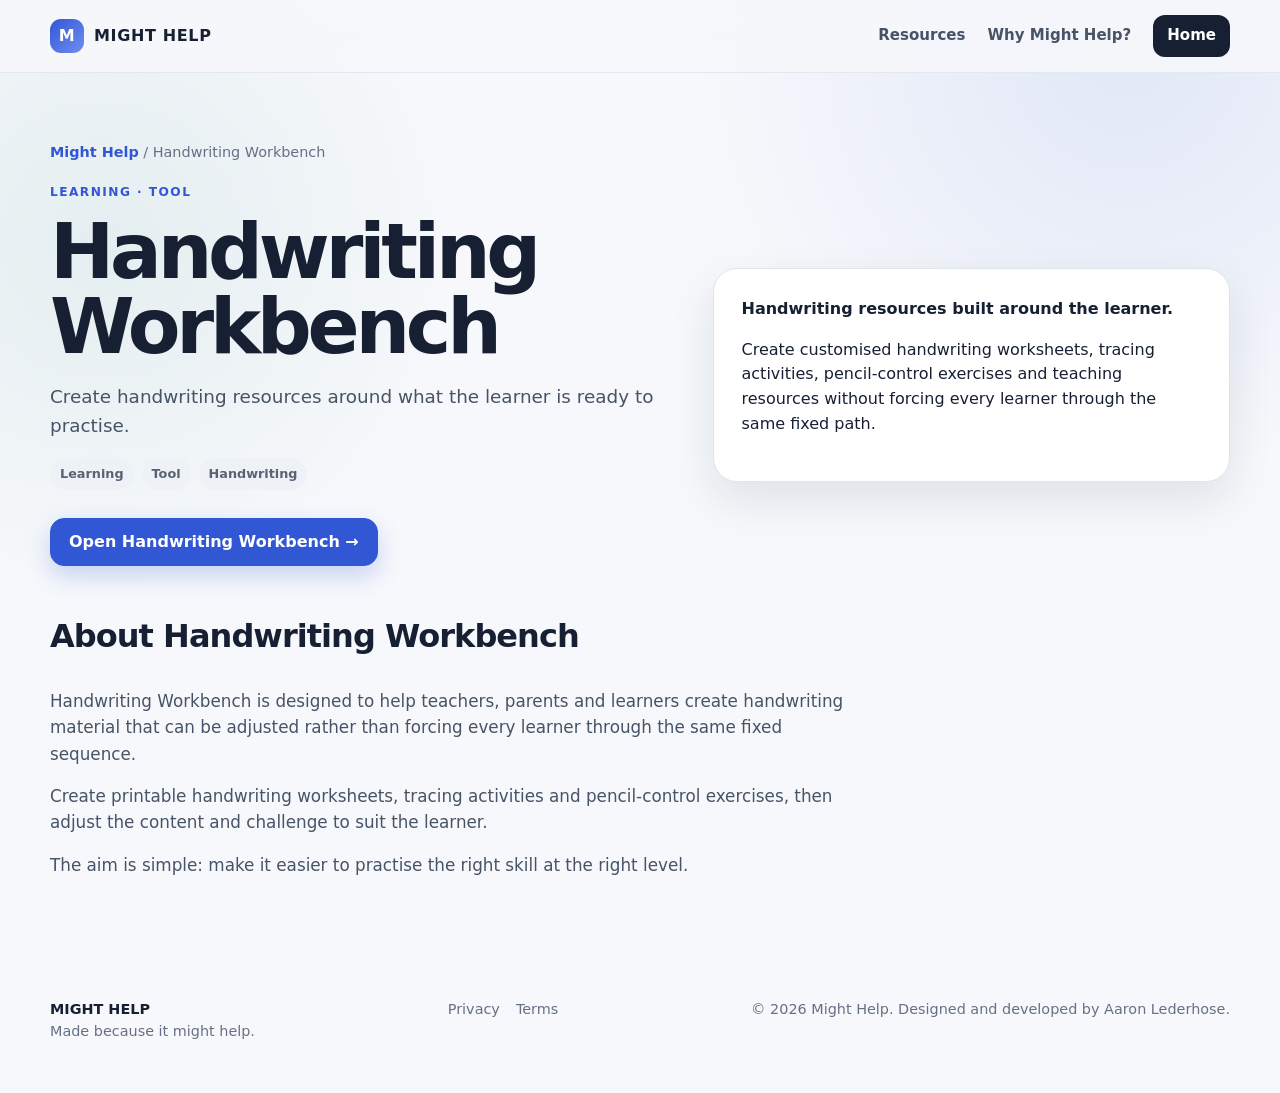
==== docs/handwriting-workbench/index.html @ fbeae747 "Web V1" ====
<!doctype html><html lang="en-AU"><head><meta charset="utf-8"><meta name="viewport" content="width=device-width,initial-scale=1"><meta name="theme-color" content="#f6f8fb"><title>Handwriting Workbench | Handwriting Worksheet Generator | Might Help</title><meta name="description" content="Create customised handwriting worksheets, tracing activities and pencil-control exercises with Handwriting Workbench."><link rel="canonical" href="https://mighthelp.com.au/handwriting-workbench/"><meta property="og:type" content="website"><meta property="og:title" content="Handwriting Workbench | Handwriting Worksheet Generator | Might Help"><meta property="og:description" content="Create customised handwriting worksheets, tracing activities and pencil-control exercises with Handwriting Workbench."><meta property="og:url" content="https://mighthelp.com.au/handwriting-workbench/"><meta property="og:image" content="https://mighthelp.com.au/assets/images/might-help-share.png"><meta property="og:locale" content="en_AU"><meta name="twitter:card" content="summary_large_image"><meta name="twitter:title" content="Handwriting Workbench | Handwriting Worksheet Generator | Might Help"><meta name="twitter:description" content="Create customised handwriting worksheets, tracing activities and pencil-control exercises with Handwriting Workbench."><meta name="twitter:image" content="https://mighthelp.com.au/assets/images/might-help-share.png"><link rel="icon" href="../assets/images/favicon.svg" type="image/svg+xml"><link rel="stylesheet" href="../assets/css/site.css"><script type="application/ld+json">{"@context": "https://schema.org", "@type": "SoftwareApplication", "name": "Handwriting Workbench", "description": "Create customised handwriting worksheets, tracing activities and pencil-control exercises with Handwriting Workbench.", "applicationCategory": "EducationalApplication", "operatingSystem": "Web browser", "isAccessibleForFree": true, "url": "https://mighthelp.com.au/handwriting-workbench/"}</script></head><body><header><div class="container"><nav class="nav"><a class="brand" href="../"><span class="mark">M</span><span>MIGHT HELP</span></a><div class="navlinks"><a href="../#resources">Resources</a><a href="../#about">Why Might Help?</a><a class="navbtn" href="../">Home</a></div></nav></div></header><main class="resource-page"><div class="container"><div class="breadcrumbs"><a href="../">Might Help</a> / Handwriting Workbench</div><div class="resource-hero"><div><div class="kicker">Learning · Tool</div><h1>Handwriting Workbench</h1><p class="summary">Create handwriting resources around what the learner is ready to practise.</p><div class="resource-tags"><span>Learning</span><span>Tool</span><span>Handwriting</span></div><div class="actions" style="justify-content:flex-start"><a class="btn primary" href="../tools/handwriting-workbench/">Open Handwriting Workbench →</a></div></div><aside class="resource-panel"><strong>Handwriting resources built around the learner.</strong><p>Create customised handwriting worksheets, tracing activities, pencil-control exercises and teaching resources without forcing every learner through the same fixed path.</p></aside></div><article class="resource-content"><h2>About Handwriting Workbench</h2><p>Handwriting Workbench is designed to help teachers, parents and learners create handwriting material that can be adjusted rather than forcing every learner through the same fixed sequence.</p><p>Create printable handwriting worksheets, tracing activities and pencil-control exercises, then adjust the content and challenge to suit the learner.</p><p>The aim is simple: make it easier to practise the right skill at the right level.</p></article></div></main><footer><div class="container"><div class="footer"><div><strong>MIGHT HELP</strong><div>Made because it might help.</div></div><div class="footerlinks"><a href="../privacy.html">Privacy</a><a href="../terms.html">Terms</a></div><div>© 2026 Might Help. Designed and developed by Aaron Lederhose.</div></div></div></footer></body></html>
---- docs/assets/css/site.css ----
:root{--bg:#f6f8fb;--surface:#fff;--text:#172033;--muted:#667085;--line:#dfe5ec;--brand:#3157d5;--brand2:#2447b8;--soft:#e9efff;--accent:#0f766e;--shadow:0 18px 45px rgba(24,32,51,.10);--max:1180px}*{box-sizing:border-box}html{scroll-behavior:smooth}body{margin:0;font-family:Inter,ui-sans-serif,system-ui,-apple-system,BlinkMacSystemFont,"Segoe UI",sans-serif;background:radial-gradient(circle at 88% 5%,rgba(49,87,213,.10),transparent 28%),radial-gradient(circle at 8% 22%,rgba(15,118,110,.08),transparent 24%),var(--bg);color:var(--text);line-height:1.55}a{color:inherit;text-decoration:none}button,input{font:inherit}button{cursor:pointer}.container{width:min(calc(100% - 36px),var(--max));margin:auto}.skip{position:absolute;left:-9999px;top:8px;z-index:99;background:#111827;color:#fff;padding:10px;border-radius:8px}.skip:focus{left:8px}header{position:sticky;top:0;z-index:30;background:rgba(246,248,251,.88);backdrop-filter:blur(12px);border-bottom:1px solid rgba(223,229,236,.8)}.nav{min-height:72px;display:flex;align-items:center;justify-content:space-between;gap:24px}.brand{display:flex;align-items:center;gap:10px;font-weight:900;letter-spacing:.04em}.mark{width:34px;height:34px;border-radius:11px;background:linear-gradient(135deg,var(--brand),#708df0);color:#fff;display:grid;place-items:center}.navlinks{display:flex;align-items:center;gap:22px;color:#475467;font-weight:700;font-size:.94rem}.navlinks a:hover{color:var(--brand)}.navbtn{padding:9px 14px;border-radius:12px;background:var(--text);color:#fff!important}.donate-nav{padding:8px 13px;border:1px solid #cfd8ea;border-radius:12px;background:#fff;color:var(--brand)!important}.hero{text-align:center;padding:86px 0 58px}.eyebrow{display:inline-flex;align-items:center;gap:8px;padding:7px 11px;border:1px solid #d9e1f8;background:#fff;border-radius:999px;color:#41589c;font-weight:800;font-size:.82rem}.dot{width:7px;height:7px;background:var(--brand);border-radius:50%}.hero h1{font-size:clamp(3rem,7vw,6rem);line-height:.96;letter-spacing:-.055em;margin:22px 0 18px}.lead{max-width:720px;margin:auto;color:var(--muted);font-size:clamp(1.08rem,2vw,1.3rem)}.actions{display:flex;justify-content:center;gap:11px;flex-wrap:wrap;margin-top:28px}.btn{display:inline-flex;align-items:center;justify-content:center;min-height:48px;padding:0 18px;border-radius:14px;font-weight:850;border:1px solid var(--line);background:#fff}.primary{background:var(--brand);border-color:var(--brand);color:#fff;box-shadow:0 10px 24px rgba(49,87,213,.23)}.primary:hover{background:var(--brand2)}.note{margin-top:20px;color:#7a8494;font-size:.9rem}section{padding:52px 0}.featured{display:grid;grid-template-columns:1.02fr .98fr;background:#fff;border:1px solid var(--line);border-radius:30px;overflow:hidden;box-shadow:var(--shadow)}.featurecopy{padding:50px}.kicker{text-transform:uppercase;letter-spacing:.12em;font-size:.76rem;font-weight:900;color:var(--brand);margin-bottom:12px}.featured h2,.heading h2{margin:0;letter-spacing:-.04em;line-height:1.04}.featured h2{font-size:clamp(2.2rem,4vw,4rem)}.featured p{color:var(--muted);font-size:1.04rem}.bullets{display:grid;gap:9px;margin:18px 0 25px}.bullet{display:flex;gap:9px;font-weight:650;color:#344054}.tick{width:21px;height:21px;display:grid;place-items:center;border-radius:7px;background:#e8f5f2;color:var(--accent);flex:0 0 auto}.visual{min-height:430px;padding:30px;background:linear-gradient(145deg,#3157d5,#3a509c);display:grid;place-items:center;overflow:hidden}.mock{width:min(100%,520px);background:#f8fafc;border-radius:20px;padding:18px;box-shadow:0 25px 60px rgba(15,23,42,.28);transform:rotate(-1deg)}.mocktop{height:28px;border-bottom:1px solid #e3e8ef;margin-bottom:15px}.mockgrid{display:grid;grid-template-columns:140px 1fr;gap:13px}.side,.sheet{background:#fff;border:1px solid #e4e9ef;border-radius:12px;padding:12px}.bar{height:8px;border-radius:8px;background:#e5eaf0;margin:9px 0}.bar.blue{background:#d7e3ff}.row{height:48px;border-top:1px solid #aeb9c7;border-bottom:1px solid #aeb9c7;margin-bottom:14px;position:relative}.row:after{content:"";position:absolute;left:0;right:0;top:50%;border-top:1px dashed #c9d2dc}.letters{position:absolute;left:7px;top:6px;z-index:1;font-family:"Segoe Print","Comic Sans MS",cursive;color:#4f69c6;font-size:23px;letter-spacing:8px}.heading{margin-bottom:22px}.heading h2{font-size:clamp(2rem,3.6vw,3.4rem)}.heading p{color:var(--muted);max-width:650px}.tools{display:flex;gap:12px;flex-wrap:wrap;margin-bottom:22px}.search{flex:1 1 320px;min-height:45px;border:1px solid var(--line);border-radius:13px;background:#fff;padding:0 14px}.filters{display:flex;gap:7px;flex-wrap:wrap}.filter{min-height:42px;padding:0 13px;border-radius:999px;border:1px solid var(--line);background:#fff;color:#475467;font-weight:800}.filter.active{background:var(--text);color:#fff;border-color:var(--text)}.grid{display:grid;grid-template-columns:repeat(3,1fr);gap:17px}.card{background:#fff;border:1px solid var(--line);border-radius:21px;padding:21px;min-height:225px;display:flex;flex-direction:column;transition:.18s}.card:hover{transform:translateY(-3px);box-shadow:0 8px 24px rgba(24,32,51,.07)}.card.coming{opacity:.72}.icon{width:44px;height:44px;border-radius:13px;background:var(--soft);color:var(--brand);display:grid;place-items:center;font-weight:900;margin-bottom:22px}.card h3{margin:0 0 7px}.card p{margin:0;color:var(--muted);font-size:.95rem}.cardbottom{margin-top:auto;padding-top:23px;display:flex;justify-content:space-between;gap:12px;align-items:center}.tag{font-size:.74rem;font-weight:850;background:#eef2f6;color:#596273;border-radius:999px;padding:5px 9px}.open{font-size:.9rem;font-weight:900;color:var(--brand)}.empty{display:none;padding:30px;text-align:center;color:var(--muted)}.why{display:grid;grid-template-columns:.95fr 1.05fr;gap:42px}.why h2{font-size:clamp(2.2rem,4vw,4rem);line-height:1.02;letter-spacing:-.045em;margin:0}.aboutcopy{background:#fff;border:1px solid var(--line);border-radius:23px;padding:29px;box-shadow:0 8px 24px rgba(24,32,51,.06);color:#475467}.principles{display:grid;grid-template-columns:repeat(4,1fr);gap:13px;margin-top:18px}.principle{padding:18px;border:1px solid var(--line);border-radius:17px;background:#fff}.principle strong{display:block;margin-bottom:5px}.principle span{color:var(--muted);font-size:.9rem}.donate{display:grid;grid-template-columns:1.1fr .9fr;gap:34px;align-items:center;padding:40px;border:1px solid #dce5f7;border-radius:28px;background:linear-gradient(135deg,#f0f5ff,#fff 62%)}.donate h2{font-size:clamp(2rem,4vw,3.5rem);letter-spacing:-.04em;line-height:1.05;margin:0 0 13px}.donate p{color:var(--muted)}.donatebox{padding:23px;border:1px solid var(--line);border-radius:20px;background:#fff;text-align:center}.donatebox small{display:block;margin-top:11px;color:#7b8494}.heart{font-size:2rem}.cta{text-align:center;padding:68px 24px;border-radius:28px;background:var(--text);color:#fff}.cta h2{font-size:clamp(2.3rem,5vw,4.6rem);letter-spacing:-.05em;line-height:1;margin:0 0 11px}.cta p{color:#cbd5e1}.cta .btn{margin-top:10px}footer{padding:35px 0 50px;color:#667085;font-size:.9rem}.footer{display:flex;justify-content:space-between;gap:22px;flex-wrap:wrap}.footer strong{color:var(--text)}.footerlinks{display:flex;gap:16px;flex-wrap:wrap}.resource-page{padding:68px 0}.breadcrumbs{font-size:.9rem;color:#667085;margin-bottom:20px}.breadcrumbs a{color:var(--brand);font-weight:800}.resource-hero{display:grid;grid-template-columns:1.1fr .9fr;gap:30px;align-items:center}.resource-hero h1{font-size:clamp(2.7rem,6vw,5rem);letter-spacing:-.055em;line-height:.98;margin:8px 0 16px}.resource-hero .summary{font-size:1.15rem;color:#475467;max-width:720px}.resource-panel{background:#fff;border:1px solid var(--line);border-radius:24px;padding:28px;box-shadow:var(--shadow)}.resource-content{max-width:820px;margin:46px 0 0}.resource-content p{color:#475467;font-size:1.05rem}.resource-content h2{font-size:2rem;letter-spacing:-.03em}.resource-tags{display:flex;gap:8px;flex-wrap:wrap;margin:16px 0}.resource-tags span{background:#eef2f6;color:#596273;padding:6px 10px;border-radius:999px;font-size:.8rem;font-weight:800}@media(max-width:900px){.navlinks{display:none}.featured,.donate,.why,.resource-hero{grid-template-columns:1fr}.grid{grid-template-columns:repeat(2,1fr)}.principles{grid-template-columns:repeat(2,1fr)}}@media(max-width:620px){.container{width:min(calc(100% - 24px),var(--max))}.hero{padding:64px 0 36px}section{padding:37px 0}.featurecopy{padding:27px 23px}.visual{min-height:300px;padding:18px}.mockgrid{grid-template-columns:92px 1fr}.grid,.principles{grid-template-columns:1fr}.donate{padding:25px 21px}.resource-page{padding-top:42px}}
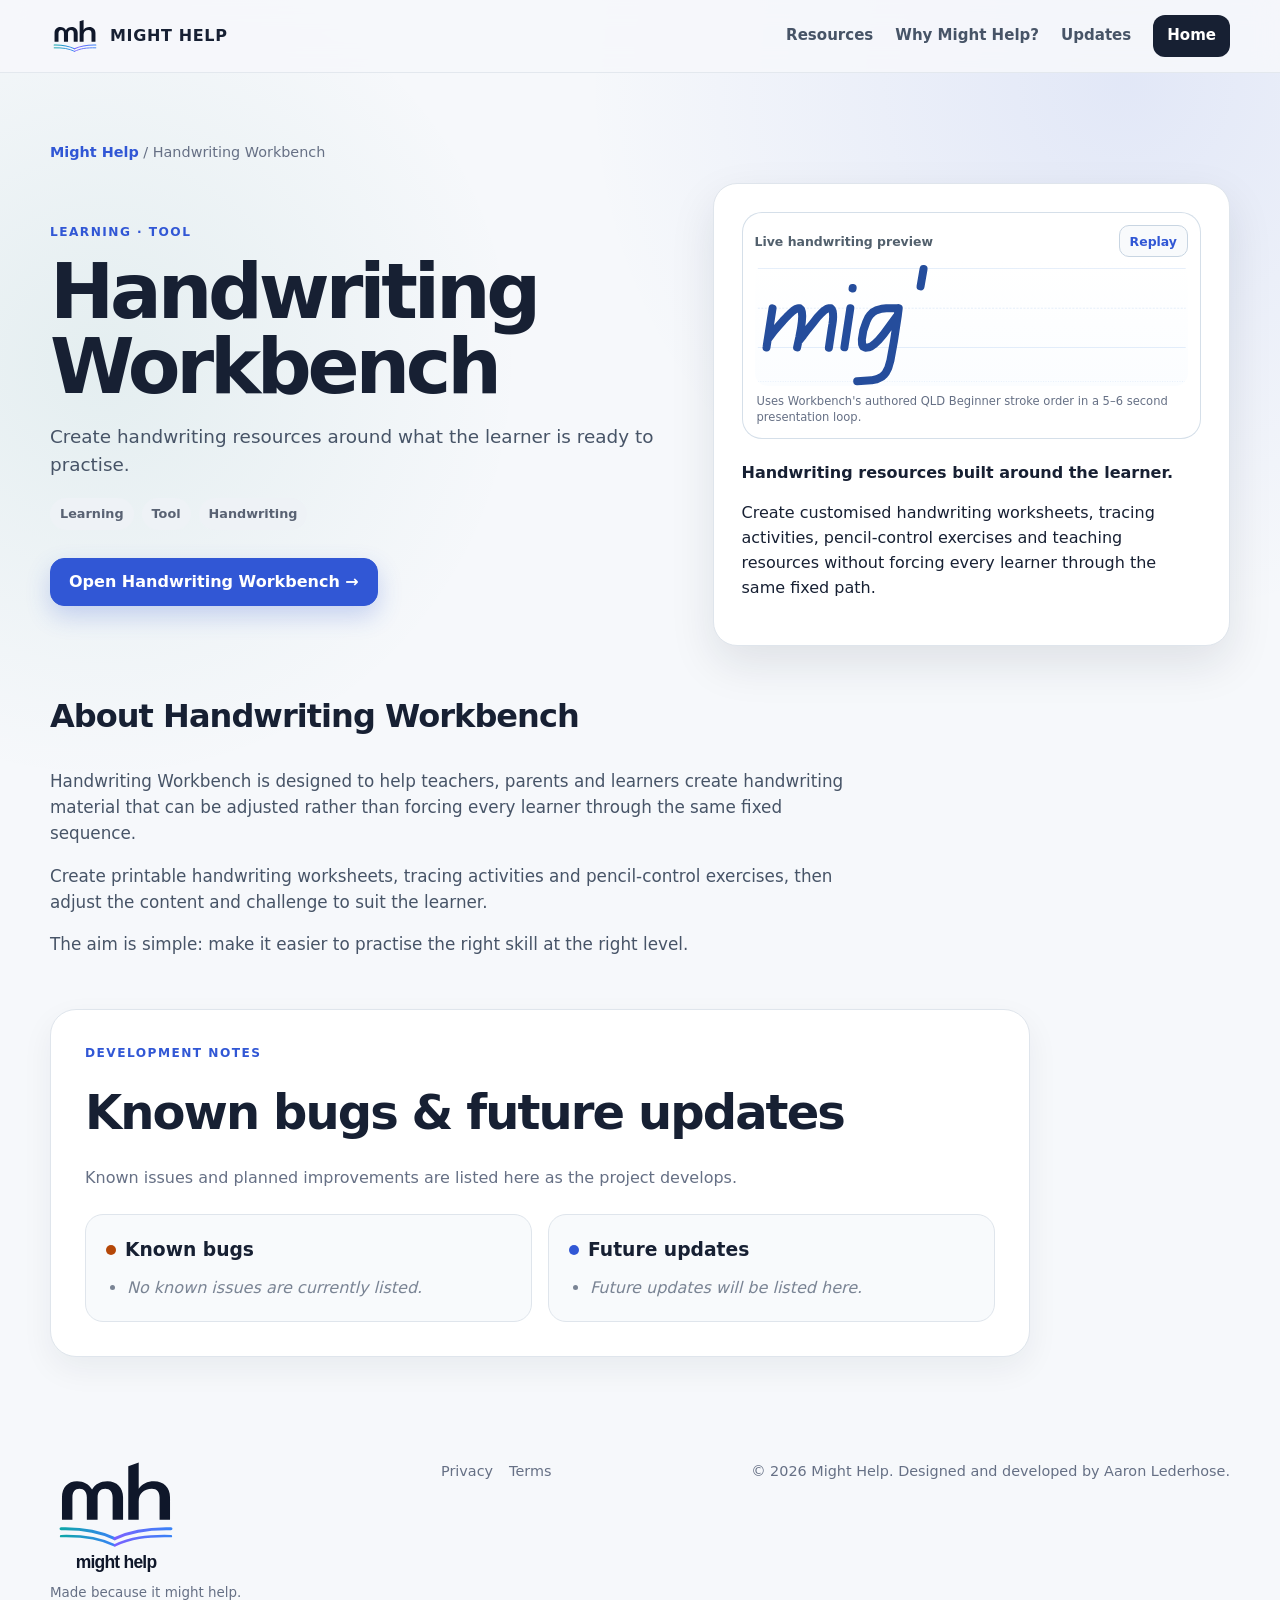
==== commit be0e4056: "V1.1 Webpage" ====
--- a/docs/handwriting-workbench/index.html
+++ b/docs/handwriting-workbench/index.html
@@ -1 +1,53 @@
-<!doctype html><html lang="en-AU"><head><meta charset="utf-8"><meta name="viewport" content="width=device-width,initial-scale=1"><meta name="theme-color" content="#f6f8fb"><title>Handwriting Workbench | Handwriting Worksheet Generator | Might Help</title><meta name="description" content="Create customised handwriting worksheets, tracing activities and pencil-control exercises with Handwriting Workbench."><link rel="canonical" href="https://mighthelp.com.au/handwriting-workbench/"><meta property="og:type" content="website"><meta property="og:title" content="Handwriting Workbench | Handwriting Worksheet Generator | Might Help"><meta property="og:description" content="Create customised handwriting worksheets, tracing activities and pencil-control exercises with Handwriting Workbench."><meta property="og:url" content="https://mighthelp.com.au/handwriting-workbench/"><meta property="og:image" content="https://mighthelp.com.au/assets/images/might-help-share.png"><meta property="og:locale" content="en_AU"><meta name="twitter:card" content="summary_large_image"><meta name="twitter:title" content="Handwriting Workbench | Handwriting Worksheet Generator | Might Help"><meta name="twitter:description" content="Create customised handwriting worksheets, tracing activities and pencil-control exercises with Handwriting Workbench."><meta name="twitter:image" content="https://mighthelp.com.au/assets/images/might-help-share.png"><link rel="icon" href="../assets/images/favicon.svg" type="image/svg+xml"><link rel="stylesheet" href="../assets/css/site.css"><script type="application/ld+json">{"@context": "https://schema.org", "@type": "SoftwareApplication", "name": "Handwriting Workbench", "description": "Create customised handwriting worksheets, tracing activities and pencil-control exercises with Handwriting Workbench.", "applicationCategory": "EducationalApplication", "operatingSystem": "Web browser", "isAccessibleForFree": true, "url": "https://mighthelp.com.au/handwriting-workbench/"}</script></head><body><header><div class="container"><nav class="nav"><a class="brand" href="../"><span class="mark">M</span><span>MIGHT HELP</span></a><div class="navlinks"><a href="../#resources">Resources</a><a href="../#about">Why Might Help?</a><a class="navbtn" href="../">Home</a></div></nav></div></header><main class="resource-page"><div class="container"><div class="breadcrumbs"><a href="../">Might Help</a> / Handwriting Workbench</div><div class="resource-hero"><div><div class="kicker">Learning · Tool</div><h1>Handwriting Workbench</h1><p class="summary">Create handwriting resources around what the learner is ready to practise.</p><div class="resource-tags"><span>Learning</span><span>Tool</span><span>Handwriting</span></div><div class="actions" style="justify-content:flex-start"><a class="btn primary" href="../tools/handwriting-workbench/">Open Handwriting Workbench →</a></div></div><aside class="resource-panel"><strong>Handwriting resources built around the learner.</strong><p>Create customised handwriting worksheets, tracing activities, pencil-control exercises and teaching resources without forcing every learner through the same fixed path.</p></aside></div><article class="resource-content"><h2>About Handwriting Workbench</h2><p>Handwriting Workbench is designed to help teachers, parents and learners create handwriting material that can be adjusted rather than forcing every learner through the same fixed sequence.</p><p>Create printable handwriting worksheets, tracing activities and pencil-control exercises, then adjust the content and challenge to suit the learner.</p><p>The aim is simple: make it easier to practise the right skill at the right level.</p></article></div></main><footer><div class="container"><div class="footer"><div><strong>MIGHT HELP</strong><div>Made because it might help.</div></div><div class="footerlinks"><a href="../privacy.html">Privacy</a><a href="../terms.html">Terms</a></div><div>© 2026 Might Help. Designed and developed by Aaron Lederhose.</div></div></div></footer></body></html>+<!doctype html><html lang="en-AU"><head><meta charset="utf-8"><meta name="viewport" content="width=device-width,initial-scale=1"><meta name="theme-color" content="#f6f8fb"><title>Handwriting Workbench | Handwriting Worksheet Generator | Might Help</title><meta name="description" content="Create customised handwriting worksheets, tracing activities and pencil-control exercises with Handwriting Workbench."><link rel="canonical" href="https://mighthelp.com.au/handwriting-workbench/"><meta property="og:type" content="website"><meta property="og:title" content="Handwriting Workbench | Handwriting Worksheet Generator | Might Help"><meta property="og:description" content="Create customised handwriting worksheets, tracing activities and pencil-control exercises with Handwriting Workbench."><meta property="og:url" content="https://mighthelp.com.au/handwriting-workbench/"><meta property="og:image" content="https://mighthelp.com.au/assets/images/might-help-share.png"><meta property="og:locale" content="en_AU"><meta name="twitter:card" content="summary_large_image"><meta name="twitter:title" content="Handwriting Workbench | Handwriting Worksheet Generator | Might Help"><meta name="twitter:description" content="Create customised handwriting worksheets, tracing activities and pencil-control exercises with Handwriting Workbench."><meta name="twitter:image" content="https://mighthelp.com.au/assets/images/might-help-share.png"><link rel="icon" href="../assets/images/favicon.svg" type="image/svg+xml"><link rel="apple-touch-icon" href="../assets/images/app-icon.svg"><link rel="manifest" href="../site.webmanifest"><link rel="stylesheet" href="../assets/css/site.css"><script type="application/ld+json">{"@context": "https://schema.org", "@type": "SoftwareApplication", "name": "Handwriting Workbench", "description": "Create customised handwriting worksheets, tracing activities and pencil-control exercises with Handwriting Workbench.", "applicationCategory": "EducationalApplication", "operatingSystem": "Web browser", "isAccessibleForFree": true, "url": "https://mighthelp.com.au/handwriting-workbench/"}</script></head><body><a class="skip" href="#main">Skip to main content</a><header><div class="container"><nav class="nav" aria-label="Main navigation">
+      <a class="brand" href="../"><svg class="brand-svg-mark" viewBox="0 -20 430 300" xmlns="http://www.w3.org/2000/svg" aria-hidden="true" focusable="false">
+      <defs>
+        <linearGradient id="mh-header-left-page" x1="0%" y1="0%" x2="100%" y2="0%"><stop offset="0%" stop-color="#0ea6a8"/><stop offset="100%" stop-color="#3882f6"/></linearGradient>
+        <linearGradient id="mh-header-right-page" x1="0%" y1="0%" x2="100%" y2="0%"><stop offset="0%" stop-color="#7b61ff"/><stop offset="100%" stop-color="#3882f6"/></linearGradient>
+      </defs>
+      <g transform="translate(-16 0)">
+        <path fill="#0f172a" d="M55 175 V101 C55 69 75 49 104 49 C126 49 143 59 153 76 C163 59 180 49 203 49 C234 49 254 70 254 101 V175 H220 V102 C220 84 211 74 196 74 C180 74 171 85 171 102 V175 H136 V102 C136 84 127 74 112 74 C97 74 89 85 89 102 V175 Z"/>
+        <path fill="#0f172a" d="M271 175 V0 L305 -12 V74 C316 57 333 49 355 49 C387 49 407 70 407 101 V175 H373 V102 C373 84 364 74 348 74 C322 74 305 90 305 114 V175 Z"/>
+      </g>
+      <path d="M36 204 C108 202 160 212 211 236" fill="none" stroke="url(#mh-header-left-page)" stroke-width="10" stroke-linecap="round"/>
+      <path d="M211 236 C262 212 314 202 394 204" fill="none" stroke="url(#mh-header-right-page)" stroke-width="10" stroke-linecap="round"/>
+      <path d="M36 228 C109 226 161 234 211 258" fill="none" stroke="url(#mh-header-left-page)" stroke-width="8" stroke-linecap="round"/>
+      <path d="M211 258 C261 234 313 226 394 228" fill="none" stroke="url(#mh-header-right-page)" stroke-width="8" stroke-linecap="round"/>
+      
+    </svg><span class="brand-text">MIGHT HELP</span></a>
+      <div class="navlinks"><a href="../#resources">Resources</a><a href="../#about">Why Might Help?</a><a href="#updates">Updates</a><a class="navbtn" href="../">Home</a></div>
+      <button class="mobile-menu-toggle" type="button" aria-label="Open navigation menu" aria-expanded="false" aria-controls="mobileSiteMenu" data-mobile-menu-toggle>
+        <span class="mobile-menu-icon" aria-hidden="true"><span></span><span></span><span></span></span>
+        <span>Menu</span>
+      </button>
+    </nav>
+    <div class="mobile-menu-layer" id="mobileSiteMenu" hidden data-mobile-menu-layer>
+      <button class="mobile-menu-scrim" type="button" aria-label="Close navigation menu" data-mobile-menu-close></button>
+      <aside class="mobile-menu-drawer" aria-label="Phone and tablet navigation">
+        <div class="mobile-menu-heading"><strong>Navigate Might Help</strong><button class="mobile-menu-close" type="button" aria-label="Close navigation menu" data-mobile-menu-close>×</button></div>
+        <div class="mobile-menu-links"><a href="../#resources">Resources</a><a href="../#about">Why Might Help?</a><a href="#updates">Updates</a><a class="navbtn" href="../">Home</a></div>
+      </aside>
+    </div></div></header><main class="resource-page" id="main"><div class="container"><div class="breadcrumbs"><a href="../">Might Help</a> / Handwriting Workbench</div><div class="resource-hero"><div><div class="kicker">Learning · Tool</div><h1>Handwriting Workbench</h1><p class="summary">Create handwriting resources around what the learner is ready to practise.</p><div class="resource-tags"><span>Learning</span><span>Tool</span><span>Handwriting</span></div><div class="actions" style="justify-content:flex-start"><a class="btn primary" href="../tools/handwriting-workbench/">Open Handwriting Workbench →</a></div></div><aside class="resource-panel"><div class="writing-demo" data-writing-demo data-writing-autoplay>
+      <div class="writing-demo-toolbar"><span>Live handwriting preview</span><button type="button" data-writing-replay>Replay</button></div>
+      <svg class="writing-demo-svg" viewBox="0 0 3845 1100" role="img" aria-labelledby="workbench-page-handwriting-title workbench-page-handwriting-desc">
+        <title id="workbench-page-handwriting-title">Animated handwriting of the words might help</title>
+        <desc id="workbench-page-handwriting-desc">The words might help are drawn stroke by stroke using the authored QLD Beginner centreline order, then fade and replay automatically.</desc>
+        <g class="writing-guides" aria-hidden="true"><line x1="25" y1="60" x2="3820" y2="60"/><line class="middle" x1="25" y1="410" x2="3820" y2="410"/><line x1="25" y1="760" x2="3820" y2="760"/><line class="descender" x1="25" y1="1060" x2="3820" y2="1060"/></g>
+        <g class="writing-paths"><path class="writing-stroke" data-writing-points="[[155.55,411.18],[102.0,758.2],[112.33,686.99],[168.7,613.08],[212.86,562.33],[248.56,521.77],[281.44,486.61],[311.51,456.87],[337.81,433.43],[361.3,417.21],[381.97,410.0],[397.0,410.9],[409.22,422.62],[415.79,445.15],[418.61,480.3],[415.79,528.07],[407.34,589.37],[393.25,665.08],[373.52,757.02],[384.79,705.02],[428.01,650.94],[468.41,597.76],[514.44,540.97],[553.9,490.5],[587.72,454.44],[615.91,428.3],[639.39,413.88],[658.18,410.0],[672.28,411.18],[682.61,422.0],[689.19,439.12],[692.01,460.75],[692.95,487.79],[691.07,518.44],[686.37,552.69],[680.73,586.04],[655.37,760.0]]" data-character-index="0" d="M 155.550 411.180 L 102.000 758.200 L 112.330 686.990 L 168.700 613.080 L 212.860 562.330 L 248.560 521.770 L 281.440 486.610 L 311.510 456.870 L 337.810 433.430 L 361.300 417.210 L 381.970 410.000 L 397.000 410.900 L 409.220 422.620 L 415.790 445.150 L 418.610 480.300 L 415.790 528.070 L 407.340 589.370 L 393.250 665.080 L 373.520 757.020 L 384.790 705.020 L 428.010 650.940 L 468.410 597.760 L 514.440 540.970 L 553.900 490.500 L 587.720 454.440 L 615.910 428.300 L 639.390 413.880 L 658.180 410.000 L 672.280 411.180 L 682.610 422.000 L 689.190 439.120 L 692.010 460.750 L 692.950 487.790 L 691.070 518.440 L 686.370 552.690 L 680.730 586.040 L 655.370 760.000"/><path class="writing-stroke" data-writing-points="[[845.56,410.0],[792.95,756.39]]" data-character-index="1" d="M 845.560 410.000 L 792.950 756.390"/><path class="writing-stroke" data-writing-points="[[865.29,235.68],[866.23,230.77]]" data-character-index="1" d="M 865.290 235.680 L 866.230 230.770"/><path class="writing-stroke" data-writing-points="[[1271.99,410.28],[1164.59,411.04],[1123.04,414.5],[1074.26,428.81],[1045.35,445.71],[1021.86,468.24],[1006.05,490.78],[987.99,528.9],[961.01,606.77],[947.86,685.19],[949.74,728.45],[959.13,750.99],[978.86,760.0],[1011.75,756.39],[1029.6,749.18],[1056.84,730.26],[1096.3,692.4],[1141.4,640.12],[1266.35,469.77],[1274.81,409.32],[1267.29,470.67],[1231.59,705.92],[1200.73,875.45],[1182.21,938.72],[1160.53,980.9],[1150.14,994.97],[1123.04,1019.13],[1077.88,1040.23],[1032.71,1049.45],[906.23,1058.24]]" data-character-index="2" d="M 1271.990 410.280 L 1164.590 411.040 L 1123.040 414.500 L 1074.260 428.810 L 1045.350 445.710 L 1021.860 468.240 L 1006.050 490.780 L 987.990 528.900 L 961.010 606.770 L 947.860 685.190 L 949.740 728.450 L 959.130 750.990 L 978.860 760.000 L 1011.750 756.390 L 1029.600 749.180 L 1056.840 730.260 L 1096.300 692.400 L 1141.400 640.120 L 1266.350 469.770 L 1274.810 409.320 L 1267.290 470.670 L 1231.590 705.920 L 1200.730 875.450 L 1182.210 938.720 L 1160.530 980.900 L 1150.140 994.970 L 1123.040 1019.130 L 1077.880 1040.230 L 1032.710 1049.450 L 906.230 1058.240"/><path class="writing-stroke" data-writing-points="[[1495.07,62.04],[1374.81,756.39],[1391.72,668.06],[1531.92,507.9],[1557.21,478.43],[1602.39,435.1],[1640.33,413.0],[1662.01,409.02],[1690.91,413.0],[1703.11,428.17],[1707.18,442.03],[1710.79,469.77],[1708.98,490.57],[1659.48,757.3]]" data-character-index="3" d="M 1495.070 62.040 L 1374.810 756.390 L 1391.720 668.060 L 1531.920 507.900 L 1557.210 478.430 L 1602.390 435.100 L 1640.330 413.000 L 1662.010 409.020 L 1690.910 413.000 L 1703.110 428.170 L 1707.180 442.030 L 1710.790 469.770 L 1708.980 490.570 L 1659.480 757.300"/><path class="writing-stroke" data-writing-points="[[1960.75,160.82],[1852.34,757.3]]" data-character-index="4" d="M 1960.750 160.820 L 1852.340 757.300"/><path class="writing-stroke" data-writing-points="[[1810.79,378.91],[2034.82,378.91]]" data-character-index="4" d="M 1810.790 378.910 L 2034.820 378.910"/><path class="writing-stroke" data-writing-points="[[2515.08,62.04],[2394.82,756.39],[2411.73,668.06],[2551.93,507.9],[2577.22,478.43],[2622.4,435.1],[2660.34,413.0],[2682.02,409.02],[2710.92,413.0],[2723.12,428.17],[2727.19,442.03],[2730.8,469.77],[2728.99,490.57],[2679.49,757.3]]" data-character-index="6" d="M 2515.080 62.040 L 2394.820 756.390 L 2411.730 668.060 L 2551.930 507.900 L 2577.220 478.430 L 2622.400 435.100 L 2660.340 413.000 L 2682.020 409.020 L 2710.920 413.000 L 2723.120 428.170 L 2727.190 442.030 L 2730.800 469.770 L 2728.990 490.570 L 2679.490 757.300"/><path class="writing-stroke" data-writing-points="[[2847.71,604.97],[2932.7,576.11],[2985.09,546.64],[3048.33,503.74],[3073.17,474.27],[3080.85,441.34],[3075.44,425.74],[3064.59,417.51],[3046.53,411.87],[2994.13,411.87],[2959.8,422.71],[2921.86,446.54],[2891.6,486.41],[2864.5,541.87],[2846.77,604.97],[2830.8,684.29],[2831.74,703.22],[2844.89,737.47],[2858.99,750.99],[2872.14,756.39],[2917.23,760.0],[2958.57,750.99],[3001.79,725.75],[3042.19,684.29]]" data-character-index="7" d="M 2847.710 604.970 L 2932.700 576.110 L 2985.090 546.640 L 3048.330 503.740 L 3073.170 474.270 L 3080.850 441.340 L 3075.440 425.740 L 3064.590 417.510 L 3046.530 411.870 L 2994.130 411.870 L 2959.800 422.710 L 2921.860 446.540 L 2891.600 486.410 L 2864.500 541.870 L 2846.770 604.970 L 2830.800 684.290 L 2831.740 703.220 L 2844.890 737.470 L 2858.990 750.990 L 2872.140 756.390 L 2917.230 760.000 L 2958.570 750.990 L 3001.790 725.750 L 3042.190 684.290"/><path class="writing-stroke" data-writing-points="[[3279.5,60.0],[3180.85,757.3]]" data-character-index="8" d="M 3279.500 60.000 L 3180.850 757.300"/><path class="writing-stroke" data-writing-points="[[3476.27,410.48],[3379.5,1060.0]]" data-character-index="9" d="M 3476.270 410.480 L 3379.500 1060.000"/><path class="writing-stroke" data-writing-points="[[3436.81,679.78],[3487.54,609.34],[3524.18,563.51],[3571.16,508.52],[3596.52,481.48],[3650.08,432.81],[3677.32,415.69],[3702.69,410.28],[3720.54,410.28],[3737.45,416.59],[3744.03,427.4],[3749.66,451.74],[3743.09,557.2],[3723.36,632.01],[3701.75,673.47],[3685.78,694.2],[3658.53,720.34],[3640.68,732.06],[3620.95,742.87],[3586.19,753.69],[3513.85,760.0],[3426.48,760.0]]" data-character-index="9" d="M 3436.810 679.780 L 3487.540 609.340 L 3524.180 563.510 L 3571.160 508.520 L 3596.520 481.480 L 3650.080 432.810 L 3677.320 415.690 L 3702.690 410.280 L 3720.540 410.280 L 3737.450 416.590 L 3744.030 427.400 L 3749.660 451.740 L 3743.090 557.200 L 3723.360 632.010 L 3701.750 673.470 L 3685.780 694.200 L 3658.530 720.340 L 3640.680 732.060 L 3620.950 742.870 L 3586.190 753.690 L 3513.850 760.000 L 3426.480 760.000"/></g>
+        <g class="writing-pen" data-writing-pen aria-hidden="true"><circle class="writing-pen-halo" r="11"/><circle class="writing-pen-dot" r="7"/><line class="writing-pen-nib" x1="-23" y1="-23" x2="-4" y2="-4"/></g>
+      </svg>
+      <p>Uses Workbench's authored QLD Beginner stroke order in a 5–6 second presentation loop.</p>
+    </div><div class="resource-panel-copy"><strong>Handwriting resources built around the learner.</strong><p>Create customised handwriting worksheets, tracing activities, pencil-control exercises and teaching resources without forcing every learner through the same fixed path.</p></div></aside></div><article class="resource-content"><h2>About Handwriting Workbench</h2><p>Handwriting Workbench is designed to help teachers, parents and learners create handwriting material that can be adjusted rather than forcing every learner through the same fixed sequence.</p><p>Create printable handwriting worksheets, tracing activities and pencil-control exercises, then adjust the content and challenge to suit the learner.</p><p>The aim is simple: make it easier to practise the right skill at the right level.</p></article><section class="resource-roadmap" id="updates"><div class="kicker">Development notes</div><h2>Known bugs &amp; future updates</h2><p class="roadmap-intro">Known issues and planned improvements are listed here as the project develops.</p><div class="roadmap-columns"><article><h3><span class="roadmap-dot bug"></span>Known bugs</h3><ul><li class="roadmap-empty">No known issues are currently listed.</li></ul></article><article><h3><span class="roadmap-dot future"></span>Future updates</h3><ul><li class="roadmap-empty">Future updates will be listed here.</li></ul></article></div></section></div></main><footer><div class="container"><div class="footer"><div class="footer-brand-lockup"><svg class="brand-svg-full" viewBox="0 -20 430 380" xmlns="http://www.w3.org/2000/svg" role="img" aria-label="Might Help">
+      <defs>
+        <linearGradient id="mh-footer-left-page" x1="0%" y1="0%" x2="100%" y2="0%"><stop offset="0%" stop-color="#0ea6a8"/><stop offset="100%" stop-color="#3882f6"/></linearGradient>
+        <linearGradient id="mh-footer-right-page" x1="0%" y1="0%" x2="100%" y2="0%"><stop offset="0%" stop-color="#7b61ff"/><stop offset="100%" stop-color="#3882f6"/></linearGradient>
+      </defs>
+      <g transform="translate(-16 0)">
+        <path fill="#0f172a" d="M55 175 V101 C55 69 75 49 104 49 C126 49 143 59 153 76 C163 59 180 49 203 49 C234 49 254 70 254 101 V175 H220 V102 C220 84 211 74 196 74 C180 74 171 85 171 102 V175 H136 V102 C136 84 127 74 112 74 C97 74 89 85 89 102 V175 Z"/>
+        <path fill="#0f172a" d="M271 175 V0 L305 -12 V74 C316 57 333 49 355 49 C387 49 407 70 407 101 V175 H373 V102 C373 84 364 74 348 74 C322 74 305 90 305 114 V175 Z"/>
+      </g>
+      <path d="M36 204 C108 202 160 212 211 236" fill="none" stroke="url(#mh-footer-left-page)" stroke-width="10" stroke-linecap="round"/>
+      <path d="M211 236 C262 212 314 202 394 204" fill="none" stroke="url(#mh-footer-right-page)" stroke-width="10" stroke-linecap="round"/>
+      <path d="M36 228 C109 226 161 234 211 258" fill="none" stroke="url(#mh-footer-left-page)" stroke-width="8" stroke-linecap="round"/>
+      <path d="M211 258 C261 234 313 226 394 228" fill="none" stroke="url(#mh-footer-right-page)" stroke-width="8" stroke-linecap="round"/>
+      <text x="215" y="333" text-anchor="middle" font-family="Arial, Helvetica, sans-serif" font-size="57" font-weight="600" letter-spacing="-2.5" fill="#0f172a">might help</text>
+    </svg><div class="footer-tagline">Made because it might help.</div></div><div class="footerlinks"><a href="../privacy.html">Privacy</a><a href="../terms.html">Terms</a></div><div>© 2026 Might Help. Designed and developed by Aaron Lederhose.</div></div></div></footer><script src="../assets/js/site.js" defer></script></body></html>
--- a/docs/assets/css/site.css
+++ b/docs/assets/css/site.css
@@ -1 +1,22 @@
-:root{--bg:#f6f8fb;--surface:#fff;--text:#172033;--muted:#667085;--line:#dfe5ec;--brand:#3157d5;--brand2:#2447b8;--soft:#e9efff;--accent:#0f766e;--shadow:0 18px 45px rgba(24,32,51,.10);--max:1180px}*{box-sizing:border-box}html{scroll-behavior:smooth}body{margin:0;font-family:Inter,ui-sans-serif,system-ui,-apple-system,BlinkMacSystemFont,"Segoe UI",sans-serif;background:radial-gradient(circle at 88% 5%,rgba(49,87,213,.10),transparent 28%),radial-gradient(circle at 8% 22%,rgba(15,118,110,.08),transparent 24%),var(--bg);color:var(--text);line-height:1.55}a{color:inherit;text-decoration:none}button,input{font:inherit}button{cursor:pointer}.container{width:min(calc(100% - 36px),var(--max));margin:auto}.skip{position:absolute;left:-9999px;top:8px;z-index:99;background:#111827;color:#fff;padding:10px;border-radius:8px}.skip:focus{left:8px}header{position:sticky;top:0;z-index:30;background:rgba(246,248,251,.88);backdrop-filter:blur(12px);border-bottom:1px solid rgba(223,229,236,.8)}.nav{min-height:72px;display:flex;align-items:center;justify-content:space-between;gap:24px}.brand{display:flex;align-items:center;gap:10px;font-weight:900;letter-spacing:.04em}.mark{width:34px;height:34px;border-radius:11px;background:linear-gradient(135deg,var(--brand),#708df0);color:#fff;display:grid;place-items:center}.navlinks{display:flex;align-items:center;gap:22px;color:#475467;font-weight:700;font-size:.94rem}.navlinks a:hover{color:var(--brand)}.navbtn{padding:9px 14px;border-radius:12px;background:var(--text);color:#fff!important}.donate-nav{padding:8px 13px;border:1px solid #cfd8ea;border-radius:12px;background:#fff;color:var(--brand)!important}.hero{text-align:center;padding:86px 0 58px}.eyebrow{display:inline-flex;align-items:center;gap:8px;padding:7px 11px;border:1px solid #d9e1f8;background:#fff;border-radius:999px;color:#41589c;font-weight:800;font-size:.82rem}.dot{width:7px;height:7px;background:var(--brand);border-radius:50%}.hero h1{font-size:clamp(3rem,7vw,6rem);line-height:.96;letter-spacing:-.055em;margin:22px 0 18px}.lead{max-width:720px;margin:auto;color:var(--muted);font-size:clamp(1.08rem,2vw,1.3rem)}.actions{display:flex;justify-content:center;gap:11px;flex-wrap:wrap;margin-top:28px}.btn{display:inline-flex;align-items:center;justify-content:center;min-height:48px;padding:0 18px;border-radius:14px;font-weight:850;border:1px solid var(--line);background:#fff}.primary{background:var(--brand);border-color:var(--brand);color:#fff;box-shadow:0 10px 24px rgba(49,87,213,.23)}.primary:hover{background:var(--brand2)}.note{margin-top:20px;color:#7a8494;font-size:.9rem}section{padding:52px 0}.featured{display:grid;grid-template-columns:1.02fr .98fr;background:#fff;border:1px solid var(--line);border-radius:30px;overflow:hidden;box-shadow:var(--shadow)}.featurecopy{padding:50px}.kicker{text-transform:uppercase;letter-spacing:.12em;font-size:.76rem;font-weight:900;color:var(--brand);margin-bottom:12px}.featured h2,.heading h2{margin:0;letter-spacing:-.04em;line-height:1.04}.featured h2{font-size:clamp(2.2rem,4vw,4rem)}.featured p{color:var(--muted);font-size:1.04rem}.bullets{display:grid;gap:9px;margin:18px 0 25px}.bullet{display:flex;gap:9px;font-weight:650;color:#344054}.tick{width:21px;height:21px;display:grid;place-items:center;border-radius:7px;background:#e8f5f2;color:var(--accent);flex:0 0 auto}.visual{min-height:430px;padding:30px;background:linear-gradient(145deg,#3157d5,#3a509c);display:grid;place-items:center;overflow:hidden}.mock{width:min(100%,520px);background:#f8fafc;border-radius:20px;padding:18px;box-shadow:0 25px 60px rgba(15,23,42,.28);transform:rotate(-1deg)}.mocktop{height:28px;border-bottom:1px solid #e3e8ef;margin-bottom:15px}.mockgrid{display:grid;grid-template-columns:140px 1fr;gap:13px}.side,.sheet{background:#fff;border:1px solid #e4e9ef;border-radius:12px;padding:12px}.bar{height:8px;border-radius:8px;background:#e5eaf0;margin:9px 0}.bar.blue{background:#d7e3ff}.row{height:48px;border-top:1px solid #aeb9c7;border-bottom:1px solid #aeb9c7;margin-bottom:14px;position:relative}.row:after{content:"";position:absolute;left:0;right:0;top:50%;border-top:1px dashed #c9d2dc}.letters{position:absolute;left:7px;top:6px;z-index:1;font-family:"Segoe Print","Comic Sans MS",cursive;color:#4f69c6;font-size:23px;letter-spacing:8px}.heading{margin-bottom:22px}.heading h2{font-size:clamp(2rem,3.6vw,3.4rem)}.heading p{color:var(--muted);max-width:650px}.tools{display:flex;gap:12px;flex-wrap:wrap;margin-bottom:22px}.search{flex:1 1 320px;min-height:45px;border:1px solid var(--line);border-radius:13px;background:#fff;padding:0 14px}.filters{display:flex;gap:7px;flex-wrap:wrap}.filter{min-height:42px;padding:0 13px;border-radius:999px;border:1px solid var(--line);background:#fff;color:#475467;font-weight:800}.filter.active{background:var(--text);color:#fff;border-color:var(--text)}.grid{display:grid;grid-template-columns:repeat(3,1fr);gap:17px}.card{background:#fff;border:1px solid var(--line);border-radius:21px;padding:21px;min-height:225px;display:flex;flex-direction:column;transition:.18s}.card:hover{transform:translateY(-3px);box-shadow:0 8px 24px rgba(24,32,51,.07)}.card.coming{opacity:.72}.icon{width:44px;height:44px;border-radius:13px;background:var(--soft);color:var(--brand);display:grid;place-items:center;font-weight:900;margin-bottom:22px}.card h3{margin:0 0 7px}.card p{margin:0;color:var(--muted);font-size:.95rem}.cardbottom{margin-top:auto;padding-top:23px;display:flex;justify-content:space-between;gap:12px;align-items:center}.tag{font-size:.74rem;font-weight:850;background:#eef2f6;color:#596273;border-radius:999px;padding:5px 9px}.open{font-size:.9rem;font-weight:900;color:var(--brand)}.empty{display:none;padding:30px;text-align:center;color:var(--muted)}.why{display:grid;grid-template-columns:.95fr 1.05fr;gap:42px}.why h2{font-size:clamp(2.2rem,4vw,4rem);line-height:1.02;letter-spacing:-.045em;margin:0}.aboutcopy{background:#fff;border:1px solid var(--line);border-radius:23px;padding:29px;box-shadow:0 8px 24px rgba(24,32,51,.06);color:#475467}.principles{display:grid;grid-template-columns:repeat(4,1fr);gap:13px;margin-top:18px}.principle{padding:18px;border:1px solid var(--line);border-radius:17px;background:#fff}.principle strong{display:block;margin-bottom:5px}.principle span{color:var(--muted);font-size:.9rem}.donate{display:grid;grid-template-columns:1.1fr .9fr;gap:34px;align-items:center;padding:40px;border:1px solid #dce5f7;border-radius:28px;background:linear-gradient(135deg,#f0f5ff,#fff 62%)}.donate h2{font-size:clamp(2rem,4vw,3.5rem);letter-spacing:-.04em;line-height:1.05;margin:0 0 13px}.donate p{color:var(--muted)}.donatebox{padding:23px;border:1px solid var(--line);border-radius:20px;background:#fff;text-align:center}.donatebox small{display:block;margin-top:11px;color:#7b8494}.heart{font-size:2rem}.cta{text-align:center;padding:68px 24px;border-radius:28px;background:var(--text);color:#fff}.cta h2{font-size:clamp(2.3rem,5vw,4.6rem);letter-spacing:-.05em;line-height:1;margin:0 0 11px}.cta p{color:#cbd5e1}.cta .btn{margin-top:10px}footer{padding:35px 0 50px;color:#667085;font-size:.9rem}.footer{display:flex;justify-content:space-between;gap:22px;flex-wrap:wrap}.footer strong{color:var(--text)}.footerlinks{display:flex;gap:16px;flex-wrap:wrap}.resource-page{padding:68px 0}.breadcrumbs{font-size:.9rem;color:#667085;margin-bottom:20px}.breadcrumbs a{color:var(--brand);font-weight:800}.resource-hero{display:grid;grid-template-columns:1.1fr .9fr;gap:30px;align-items:center}.resource-hero h1{font-size:clamp(2.7rem,6vw,5rem);letter-spacing:-.055em;line-height:.98;margin:8px 0 16px}.resource-hero .summary{font-size:1.15rem;color:#475467;max-width:720px}.resource-panel{background:#fff;border:1px solid var(--line);border-radius:24px;padding:28px;box-shadow:var(--shadow)}.resource-content{max-width:820px;margin:46px 0 0}.resource-content p{color:#475467;font-size:1.05rem}.resource-content h2{font-size:2rem;letter-spacing:-.03em}.resource-tags{display:flex;gap:8px;flex-wrap:wrap;margin:16px 0}.resource-tags span{background:#eef2f6;color:#596273;padding:6px 10px;border-radius:999px;font-size:.8rem;font-weight:800}@media(max-width:900px){.navlinks{display:none}.featured,.donate,.why,.resource-hero{grid-template-columns:1fr}.grid{grid-template-columns:repeat(2,1fr)}.principles{grid-template-columns:repeat(2,1fr)}}@media(max-width:620px){.container{width:min(calc(100% - 24px),var(--max))}.hero{padding:64px 0 36px}section{padding:37px 0}.featurecopy{padding:27px 23px}.visual{min-height:300px;padding:18px}.mockgrid{grid-template-columns:92px 1fr}.grid,.principles{grid-template-columns:1fr}.donate{padding:25px 21px}.resource-page{padding-top:42px}}
+:root{--bg:#f6f8fb;--surface:#fff;--text:#172033;--muted:#667085;--line:#dfe5ec;--brand:#3157d5;--brand2:#2447b8;--soft:#e9efff;--accent:#0f766e;--shadow:0 18px 45px rgba(24,32,51,.10);--max:1180px}*{box-sizing:border-box}html{scroll-behavior:smooth}body{margin:0;font-family:Inter,ui-sans-serif,system-ui,-apple-system,BlinkMacSystemFont,"Segoe UI",sans-serif;background:radial-gradient(circle at 88% 5%,rgba(49,87,213,.10),transparent 28%),radial-gradient(circle at 8% 22%,rgba(15,118,110,.08),transparent 24%),var(--bg);color:var(--text);line-height:1.55}a{color:inherit;text-decoration:none}button,input{font:inherit}button{cursor:pointer}.container{width:min(calc(100% - 36px),var(--max));margin:auto}.skip{position:absolute;left:-9999px;top:8px;z-index:99;background:#111827;color:#fff;padding:10px;border-radius:8px}.skip:focus{left:8px}header{position:sticky;top:0;z-index:30;background:rgba(246,248,251,.88);backdrop-filter:blur(12px);border-bottom:1px solid rgba(223,229,236,.8)}.nav{min-height:72px;display:flex;align-items:center;justify-content:space-between;gap:24px}.brand{display:flex;align-items:center;gap:10px;font-weight:900;letter-spacing:.04em}.brand-svg-mark{width:50px;height:auto;display:block;flex:0 0 auto}.brand-text{line-height:1;white-space:nowrap}.footer-brand-lockup{display:flex;flex-direction:column;align-items:flex-start;gap:6px}.brand-svg-full{width:132px;height:auto;display:block}.footer-tagline{font-size:.84rem;color:var(--muted)}.navlinks{display:flex;align-items:center;gap:22px;color:#475467;font-weight:700;font-size:.94rem}.navlinks a:hover{color:var(--brand)}.navbtn{padding:9px 14px;border-radius:12px;background:var(--text);color:#fff!important}.donate-nav{padding:8px 13px;border:1px solid #cfd8ea;border-radius:12px;background:#fff;color:var(--brand)!important}.hero{text-align:center;padding:86px 0 58px}.eyebrow{display:inline-flex;align-items:center;gap:8px;padding:7px 11px;border:1px solid #d9e1f8;background:#fff;border-radius:999px;color:#41589c;font-weight:800;font-size:.82rem}.dot{width:7px;height:7px;background:var(--brand);border-radius:50%}.hero h1{font-size:clamp(3rem,7vw,6rem);line-height:.96;letter-spacing:-.055em;margin:22px 0 18px}.lead{max-width:720px;margin:auto;color:var(--muted);font-size:clamp(1.08rem,2vw,1.3rem)}.actions{display:flex;justify-content:center;gap:11px;flex-wrap:wrap;margin-top:28px}.btn{display:inline-flex;align-items:center;justify-content:center;min-height:48px;padding:0 18px;border-radius:14px;font-weight:850;border:1px solid var(--line);background:#fff}.primary{background:var(--brand);border-color:var(--brand);color:#fff;box-shadow:0 10px 24px rgba(49,87,213,.23)}.primary:hover{background:var(--brand2)}.note{margin-top:20px;color:#7a8494;font-size:.9rem}section{padding:52px 0}.featured{display:grid;grid-template-columns:1.02fr .98fr;background:#fff;border:1px solid var(--line);border-radius:30px;overflow:hidden;box-shadow:var(--shadow)}.featurecopy{padding:50px}.kicker{text-transform:uppercase;letter-spacing:.12em;font-size:.76rem;font-weight:900;color:var(--brand);margin-bottom:12px}.featured h2,.heading h2{margin:0;letter-spacing:-.04em;line-height:1.04}.featured h2{font-size:clamp(2.2rem,4vw,4rem)}.featured p{color:var(--muted);font-size:1.04rem}.bullets{display:grid;gap:9px;margin:18px 0 25px}.bullet{display:flex;gap:9px;font-weight:650;color:#344054}.tick{width:21px;height:21px;display:grid;place-items:center;border-radius:7px;background:#e8f5f2;color:var(--accent);flex:0 0 auto}.visual{min-height:430px;padding:30px;background:linear-gradient(145deg,#3157d5,#3a509c);display:grid;place-items:center;overflow:hidden}.mock{width:min(100%,520px);background:#f8fafc;border-radius:20px;padding:18px;box-shadow:0 25px 60px rgba(15,23,42,.28);transform:rotate(-1deg)}.mocktop{height:28px;border-bottom:1px solid #e3e8ef;margin-bottom:15px}.mockgrid{display:grid;grid-template-columns:140px 1fr;gap:13px}.side,.sheet{background:#fff;border:1px solid #e4e9ef;border-radius:12px;padding:12px}.bar{height:8px;border-radius:8px;background:#e5eaf0;margin:9px 0}.bar.blue{background:#d7e3ff}.row{height:48px;border-top:1px solid #aeb9c7;border-bottom:1px solid #aeb9c7;margin-bottom:14px;position:relative}.row:after{content:"";position:absolute;left:0;right:0;top:50%;border-top:1px dashed #c9d2dc}.letters{position:absolute;left:7px;top:6px;z-index:1;font-family:"Segoe Print","Comic Sans MS",cursive;color:#4f69c6;font-size:23px;letter-spacing:8px}.heading{margin-bottom:22px}.heading h2{font-size:clamp(2rem,3.6vw,3.4rem)}.heading p{color:var(--muted);max-width:650px}.tools{display:flex;gap:12px;flex-wrap:wrap;margin-bottom:22px}.search{flex:1 1 320px;min-height:45px;border:1px solid var(--line);border-radius:13px;background:#fff;padding:0 14px}.filters{display:flex;gap:7px;flex-wrap:wrap}.filter{min-height:42px;padding:0 13px;border-radius:999px;border:1px solid var(--line);background:#fff;color:#475467;font-weight:800}.filter.active{background:var(--text);color:#fff;border-color:var(--text)}.grid{display:grid;grid-template-columns:repeat(3,1fr);gap:17px}.card{background:#fff;border:1px solid var(--line);border-radius:21px;padding:21px;min-height:225px;display:flex;flex-direction:column;transition:.18s}.card:hover{transform:translateY(-3px);box-shadow:0 8px 24px rgba(24,32,51,.07)}.card.coming{opacity:.72}.icon{width:44px;height:44px;border-radius:13px;background:var(--soft);color:var(--brand);display:grid;place-items:center;font-weight:900;margin-bottom:22px}.card h3{margin:0 0 7px}.card p{margin:0;color:var(--muted);font-size:.95rem}.cardbottom{margin-top:auto;padding-top:23px;display:flex;justify-content:space-between;gap:12px;align-items:center}.tag{font-size:.74rem;font-weight:850;background:#eef2f6;color:#596273;border-radius:999px;padding:5px 9px}.open{font-size:.9rem;font-weight:900;color:var(--brand)}.empty{display:none;padding:30px;text-align:center;color:var(--muted)}.why{display:grid;grid-template-columns:.95fr 1.05fr;gap:42px}.why h2{font-size:clamp(2.2rem,4vw,4rem);line-height:1.02;letter-spacing:-.045em;margin:0}.aboutcopy{background:#fff;border:1px solid var(--line);border-radius:23px;padding:29px;box-shadow:0 8px 24px rgba(24,32,51,.06);color:#475467}.principles{display:grid;grid-template-columns:repeat(4,1fr);gap:13px;margin-top:18px}.principle{padding:18px;border:1px solid var(--line);border-radius:17px;background:#fff}.principle strong{display:block;margin-bottom:5px}.principle span{color:var(--muted);font-size:.9rem}.donate{display:grid;grid-template-columns:1.1fr .9fr;gap:34px;align-items:center;padding:40px;border:1px solid #dce5f7;border-radius:28px;background:linear-gradient(135deg,#f0f5ff,#fff 62%)}.donate h2{font-size:clamp(2rem,4vw,3.5rem);letter-spacing:-.04em;line-height:1.05;margin:0 0 13px}.donate p{color:var(--muted)}.donatebox{padding:23px;border:1px solid var(--line);border-radius:20px;background:#fff;text-align:center}.donatebox small{display:block;margin-top:11px;color:#7b8494}.heart{font-size:2rem}.cta{text-align:center;padding:68px 24px;border-radius:28px;background:var(--text);color:#fff}.cta h2{font-size:clamp(2.3rem,5vw,4.6rem);letter-spacing:-.05em;line-height:1;margin:0 0 11px}.cta p{color:#cbd5e1}.cta .btn{margin-top:10px}footer{padding:35px 0 50px;color:#667085;font-size:.9rem}.footer{display:flex;justify-content:space-between;gap:22px;flex-wrap:wrap}.footer strong{color:var(--text)}.footerlinks{display:flex;gap:16px;flex-wrap:wrap}.resource-page{padding:68px 0}.breadcrumbs{font-size:.9rem;color:#667085;margin-bottom:20px}.breadcrumbs a{color:var(--brand);font-weight:800}.resource-hero{display:grid;grid-template-columns:1.1fr .9fr;gap:30px;align-items:center}.resource-hero h1{font-size:clamp(2.7rem,6vw,5rem);letter-spacing:-.055em;line-height:.98;margin:8px 0 16px}.resource-hero .summary{font-size:1.15rem;color:#475467;max-width:720px}.resource-panel{background:#fff;border:1px solid var(--line);border-radius:24px;padding:28px;box-shadow:var(--shadow)}.resource-content{max-width:820px;margin:46px 0 0}.resource-content p{color:#475467;font-size:1.05rem}.resource-content h2{font-size:2rem;letter-spacing:-.03em}.resource-tags{display:flex;gap:8px;flex-wrap:wrap;margin:16px 0}.resource-tags span{background:#eef2f6;color:#596273;padding:6px 10px;border-radius:999px;font-size:.8rem;font-weight:800}@media(max-width:900px){.navlinks{display:none}.featured,.donate,.why,.resource-hero{grid-template-columns:1fr}.grid{grid-template-columns:repeat(2,1fr)}.principles{grid-template-columns:repeat(2,1fr)}}@media(max-width:620px){.container{width:min(calc(100% - 24px),var(--max))}.hero{padding:64px 0 36px}section{padding:37px 0}.featurecopy{padding:27px 23px}.visual{min-height:300px;padding:18px}.mockgrid{grid-template-columns:92px 1fr}.grid,.principles{grid-template-columns:1fr}.donate{padding:25px 21px}.resource-page{padding-top:42px}}
+
+@media(max-width:620px){.brand-svg-mark{width:44px}.brand-svg-full{width:116px}}
+
+/* Phone and tablet side navigation */
+.mobile-menu-toggle{display:none;align-items:center;gap:9px;min-height:42px;padding:8px 12px;border:1px solid #cfd8e5;border-radius:12px;background:#fff;color:var(--text);font-weight:850}.mobile-menu-icon{display:grid;gap:4px;width:19px}.mobile-menu-icon span{display:block;height:2px;border-radius:2px;background:currentColor}.mobile-menu-layer[hidden]{display:none!important}.mobile-menu-layer{position:fixed;inset:0;z-index:100}.mobile-menu-scrim{position:absolute;inset:0;width:100%;height:100%;padding:0;border:0;border-radius:0;background:rgba(15,23,42,.54);backdrop-filter:blur(3px)}.mobile-menu-drawer{position:absolute;top:0;right:0;width:min(390px,88vw);height:100%;padding:20px;background:#f8fafc;border-left:1px solid rgba(255,255,255,.65);box-shadow:-24px 0 60px rgba(15,23,42,.22);overflow:auto;animation:mobile-drawer-in .2s ease-out}.mobile-menu-heading{display:flex;align-items:center;justify-content:space-between;gap:16px;padding:3px 2px 17px;border-bottom:1px solid var(--line);font-size:1.02rem}.mobile-menu-close{width:42px;height:42px;padding:0;border:1px solid var(--line);border-radius:12px;background:#fff;color:#344054;font-size:1.7rem;line-height:1}.mobile-menu-links{display:grid;gap:9px;padding-top:18px}.mobile-menu-links a{display:flex;align-items:center;min-height:50px;padding:11px 14px;border:1px solid var(--line);border-radius:14px;background:#fff;color:#344054;font-weight:850}.mobile-menu-links a:hover,.mobile-menu-links a:focus-visible{border-color:#9db1ed;background:#f1f5ff;color:var(--brand)}.mobile-menu-links .navbtn{background:var(--text);color:#fff!important}.mobile-menu-links .donate-nav{color:var(--brand)!important}.mobile-menu-open{overflow:hidden}@keyframes mobile-drawer-in{from{transform:translateX(28px);opacity:.4}to{transform:translateX(0);opacity:1}}
+
+/* Handwriting animation generated from Handwriting Workbench centreline data */
+.writing-demo{width:min(100%,680px);padding:16px;border:1px solid rgba(210,221,232,.92);border-radius:20px;background:rgba(255,255,255,.97);box-shadow:0 22px 55px rgba(15,23,42,.22)}.writing-demo-toolbar{display:flex;align-items:center;justify-content:space-between;gap:12px;margin-bottom:5px;color:#52606d;font-size:.78rem;font-weight:850}.writing-demo-toolbar button{min-height:32px;padding:5px 10px;border:1px solid #c8d5e2;border-radius:10px;background:#f8fafc;color:#3157d5;font-weight:850}.writing-demo-toolbar button:disabled{cursor:wait;opacity:.62}.writing-demo-svg{display:block;width:100%;height:auto;border-radius:13px;background:linear-gradient(180deg,#fff,#fbfdff)}.writing-guides line{stroke:#79a7e4;stroke-width:4;opacity:.55}.writing-guides .middle{stroke-dasharray:18 13;opacity:.43}.writing-guides .descender{stroke-dasharray:9 13;opacity:.3}.writing-paths{fill:none;stroke:#254d9c;stroke-width:8;stroke-linecap:round;stroke-linejoin:round;transition:opacity .68s ease}.writing-demo.is-playing .writing-paths{transition:none}.writing-demo.is-fading .writing-paths{opacity:0}.writing-stroke{vector-effect:non-scaling-stroke}.writing-pen{display:none;pointer-events:none}.writing-pen-halo{fill:rgba(47,128,237,.18)}.writing-pen-dot{fill:rgba(47,128,237,.96)}.writing-pen-nib{stroke:#263238;stroke-width:3;stroke-linecap:round;vector-effect:non-scaling-stroke}.writing-pen.is-lifted .writing-pen-halo{fill:rgba(236,98,56,.16)}.writing-pen.is-lifted .writing-pen-dot{fill:rgba(236,98,56,.96)}.writing-pen.is-lifted .writing-pen-nib{stroke:rgba(236,98,56,.96)}.writing-demo p{margin:7px 2px 0;color:#667085;font-size:.72rem;line-height:1.4}.feature-icon-fallback{display:grid;place-items:center;width:180px;height:180px;border-radius:36px;background:#fff;color:var(--brand);font-size:5rem;font-weight:900;box-shadow:0 22px 55px rgba(15,23,42,.22)}
+
+/* Resource development notes */
+.resource-panel{display:grid;gap:20px}.resource-panel .writing-demo{width:100%;padding:12px;box-shadow:none}.resource-panel-copy{padding-top:2px}.risk-program-preview{position:relative;overflow:hidden;aspect-ratio:16/9;border:1px solid #d6deea;border-radius:16px;background:#fff;box-shadow:0 12px 28px rgba(15,23,42,.12)}.risk-program-preview iframe{display:block;width:100%;height:100%;border:0;background:#fff;pointer-events:none}.risk-program-preview-label{position:absolute;left:10px;bottom:9px;z-index:2;padding:5px 8px;border-radius:999px;background:rgba(15,23,42,.82);color:#fff;font-size:.67rem;font-weight:850;letter-spacing:.02em}.resource-roadmap{max-width:980px;margin:52px 0 0;padding:34px;border:1px solid var(--line);border-radius:26px;background:#fff;box-shadow:0 12px 32px rgba(24,32,51,.06)}.resource-roadmap h2{margin:0;font-size:clamp(1.9rem,4vw,3rem);letter-spacing:-.04em}.roadmap-intro{max-width:720px;color:var(--muted)}.roadmap-columns{display:grid;grid-template-columns:1fr 1fr;gap:16px;margin-top:24px}.roadmap-columns article{padding:20px;border:1px solid var(--line);border-radius:18px;background:#f8fafc}.roadmap-columns h3{display:flex;align-items:center;gap:9px;margin:0 0 12px}.roadmap-columns ul{display:grid;gap:10px;margin:0;padding-left:21px;color:#475467}.roadmap-dot{width:10px;height:10px;border-radius:50%;background:#b54708}.roadmap-dot.future{background:#3157d5}.roadmap-empty{color:#7a8494;font-style:italic}
+
+.risk-program-preview{aspect-ratio:1660/720}.risk-program-preview object{display:block;width:100%;height:100%;border:0;background:#fff;pointer-events:none}
+@media(max-width:1000px){.navlinks{display:none}.mobile-menu-toggle{display:flex}.writing-demo{max-width:620px}.resource-panel .writing-demo{max-width:none}}
+@media(max-width:700px){.roadmap-columns{grid-template-columns:1fr}.resource-roadmap{padding:24px 20px}.writing-demo{padding:11px}.writing-paths{stroke-width:7}}
+@media(max-width:480px){.mobile-menu-drawer{width:92vw;padding:16px}.mobile-menu-toggle>span:last-child{display:none}.writing-demo-toolbar span{font-size:.72rem}.writing-demo p{font-size:.68rem}}
+@media(prefers-reduced-motion:reduce){.mobile-menu-drawer{animation:none}}
+
+/* Open-book underline beneath the homepage title */
+.hero h1{margin-bottom:0}.hero-book-mark{width:clamp(250px,42vw,470px);max-width:100%;margin:2px auto 18px;line-height:0}.hero-book-svg{display:block;width:100%;height:auto}
+@media(max-width:620px){.hero-book-mark{width:min(285px,88vw);margin-top:4px;margin-bottom:15px}}
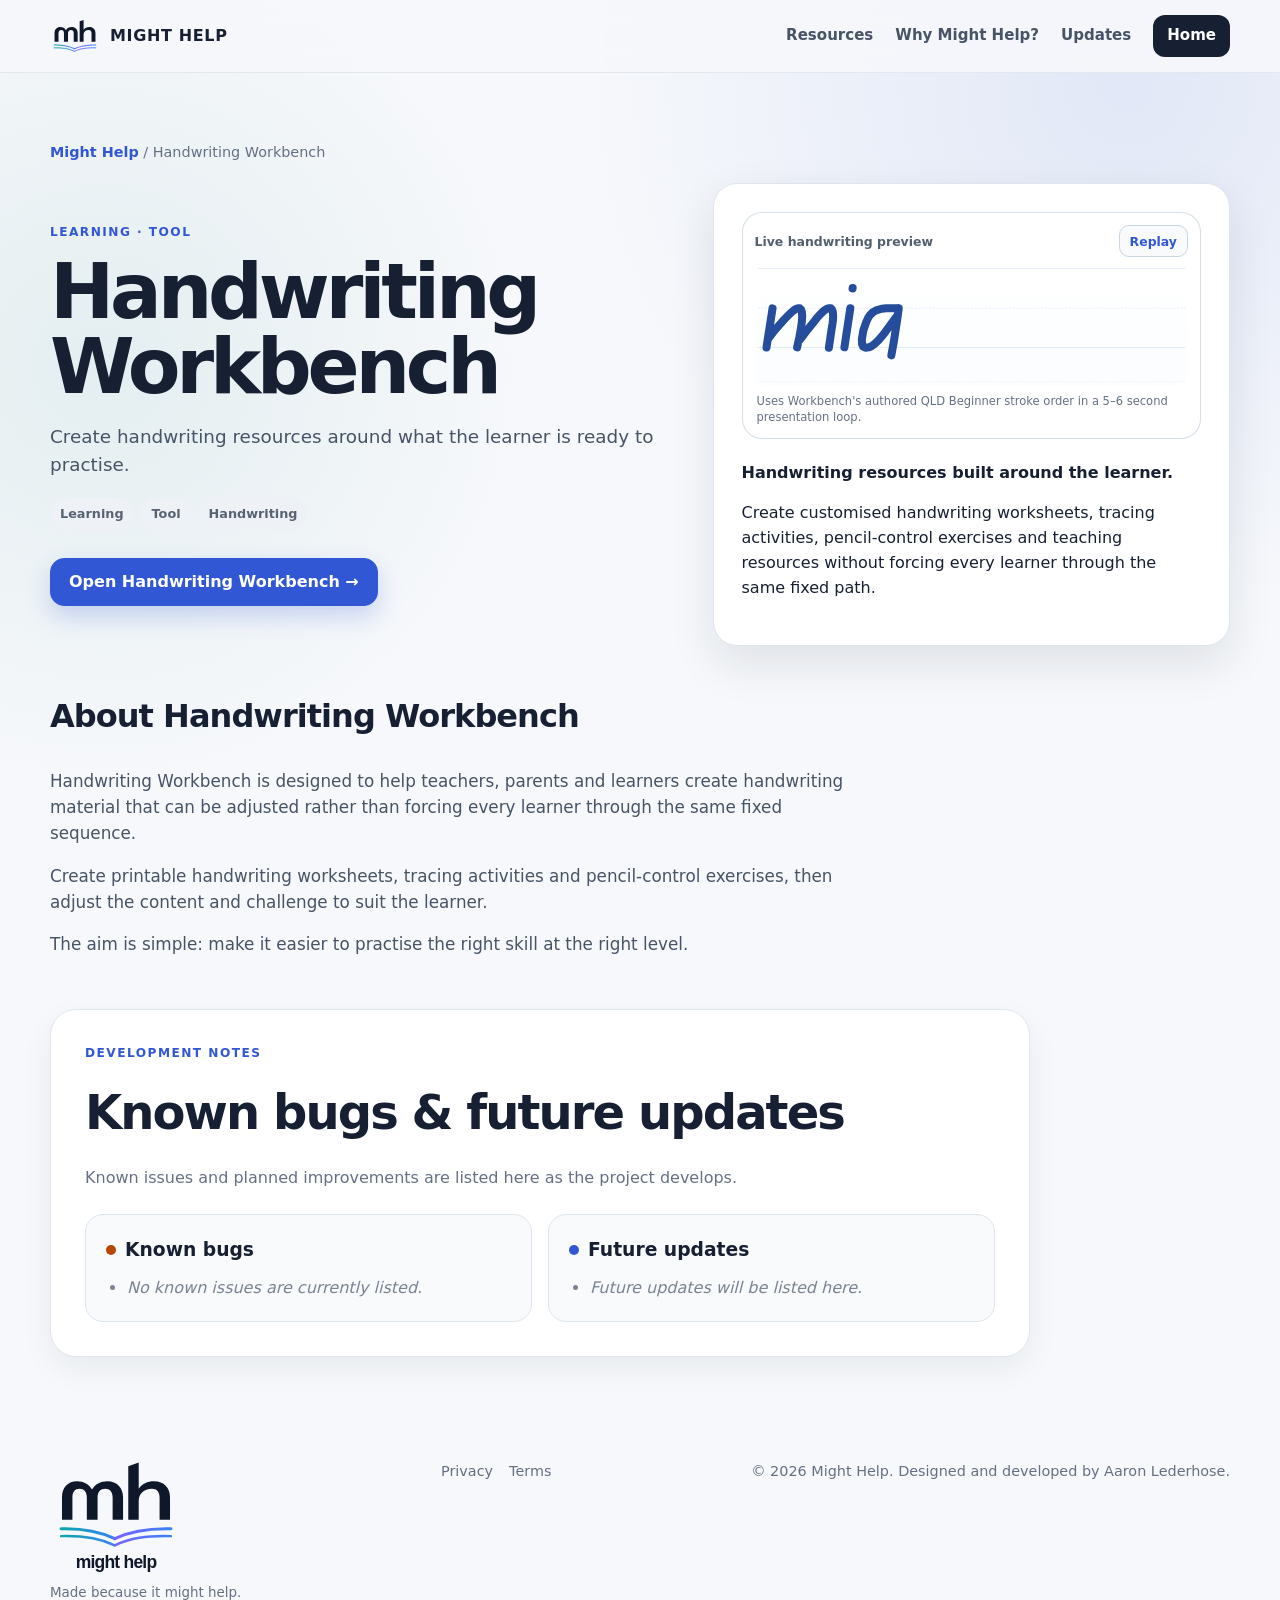
==== commit 1f38de1d: "v1.1.1" ====
--- a/docs/handwriting-workbench/index.html
+++ b/docs/handwriting-workbench/index.html
@@ -19,14 +19,13 @@
         <span class="mobile-menu-icon" aria-hidden="true"><span></span><span></span><span></span></span>
         <span>Menu</span>
       </button>
-    </nav>
-    <div class="mobile-menu-layer" id="mobileSiteMenu" hidden data-mobile-menu-layer>
+    </nav></div></header><div class="mobile-menu-layer" id="mobileSiteMenu" hidden data-mobile-menu-layer>
       <button class="mobile-menu-scrim" type="button" aria-label="Close navigation menu" data-mobile-menu-close></button>
       <aside class="mobile-menu-drawer" aria-label="Phone and tablet navigation">
         <div class="mobile-menu-heading"><strong>Navigate Might Help</strong><button class="mobile-menu-close" type="button" aria-label="Close navigation menu" data-mobile-menu-close>×</button></div>
         <div class="mobile-menu-links"><a href="../#resources">Resources</a><a href="../#about">Why Might Help?</a><a href="#updates">Updates</a><a class="navbtn" href="../">Home</a></div>
       </aside>
-    </div></div></header><main class="resource-page" id="main"><div class="container"><div class="breadcrumbs"><a href="../">Might Help</a> / Handwriting Workbench</div><div class="resource-hero"><div><div class="kicker">Learning · Tool</div><h1>Handwriting Workbench</h1><p class="summary">Create handwriting resources around what the learner is ready to practise.</p><div class="resource-tags"><span>Learning</span><span>Tool</span><span>Handwriting</span></div><div class="actions" style="justify-content:flex-start"><a class="btn primary" href="../tools/handwriting-workbench/">Open Handwriting Workbench →</a></div></div><aside class="resource-panel"><div class="writing-demo" data-writing-demo data-writing-autoplay>
+    </div><main class="resource-page" id="main"><div class="container"><div class="breadcrumbs"><a href="../">Might Help</a> / Handwriting Workbench</div><div class="resource-hero"><div><div class="kicker">Learning · Tool</div><h1>Handwriting Workbench</h1><p class="summary">Create handwriting resources around what the learner is ready to practise.</p><div class="resource-tags"><span>Learning</span><span>Tool</span><span>Handwriting</span></div><div class="actions" style="justify-content:flex-start"><a class="btn primary" href="../tools/handwriting-workbench/">Open Handwriting Workbench →</a></div></div><aside class="resource-panel"><div class="writing-demo" data-writing-demo data-writing-autoplay>
       <div class="writing-demo-toolbar"><span>Live handwriting preview</span><button type="button" data-writing-replay>Replay</button></div>
       <svg class="writing-demo-svg" viewBox="0 0 3845 1100" role="img" aria-labelledby="workbench-page-handwriting-title workbench-page-handwriting-desc">
         <title id="workbench-page-handwriting-title">Animated handwriting of the words might help</title>
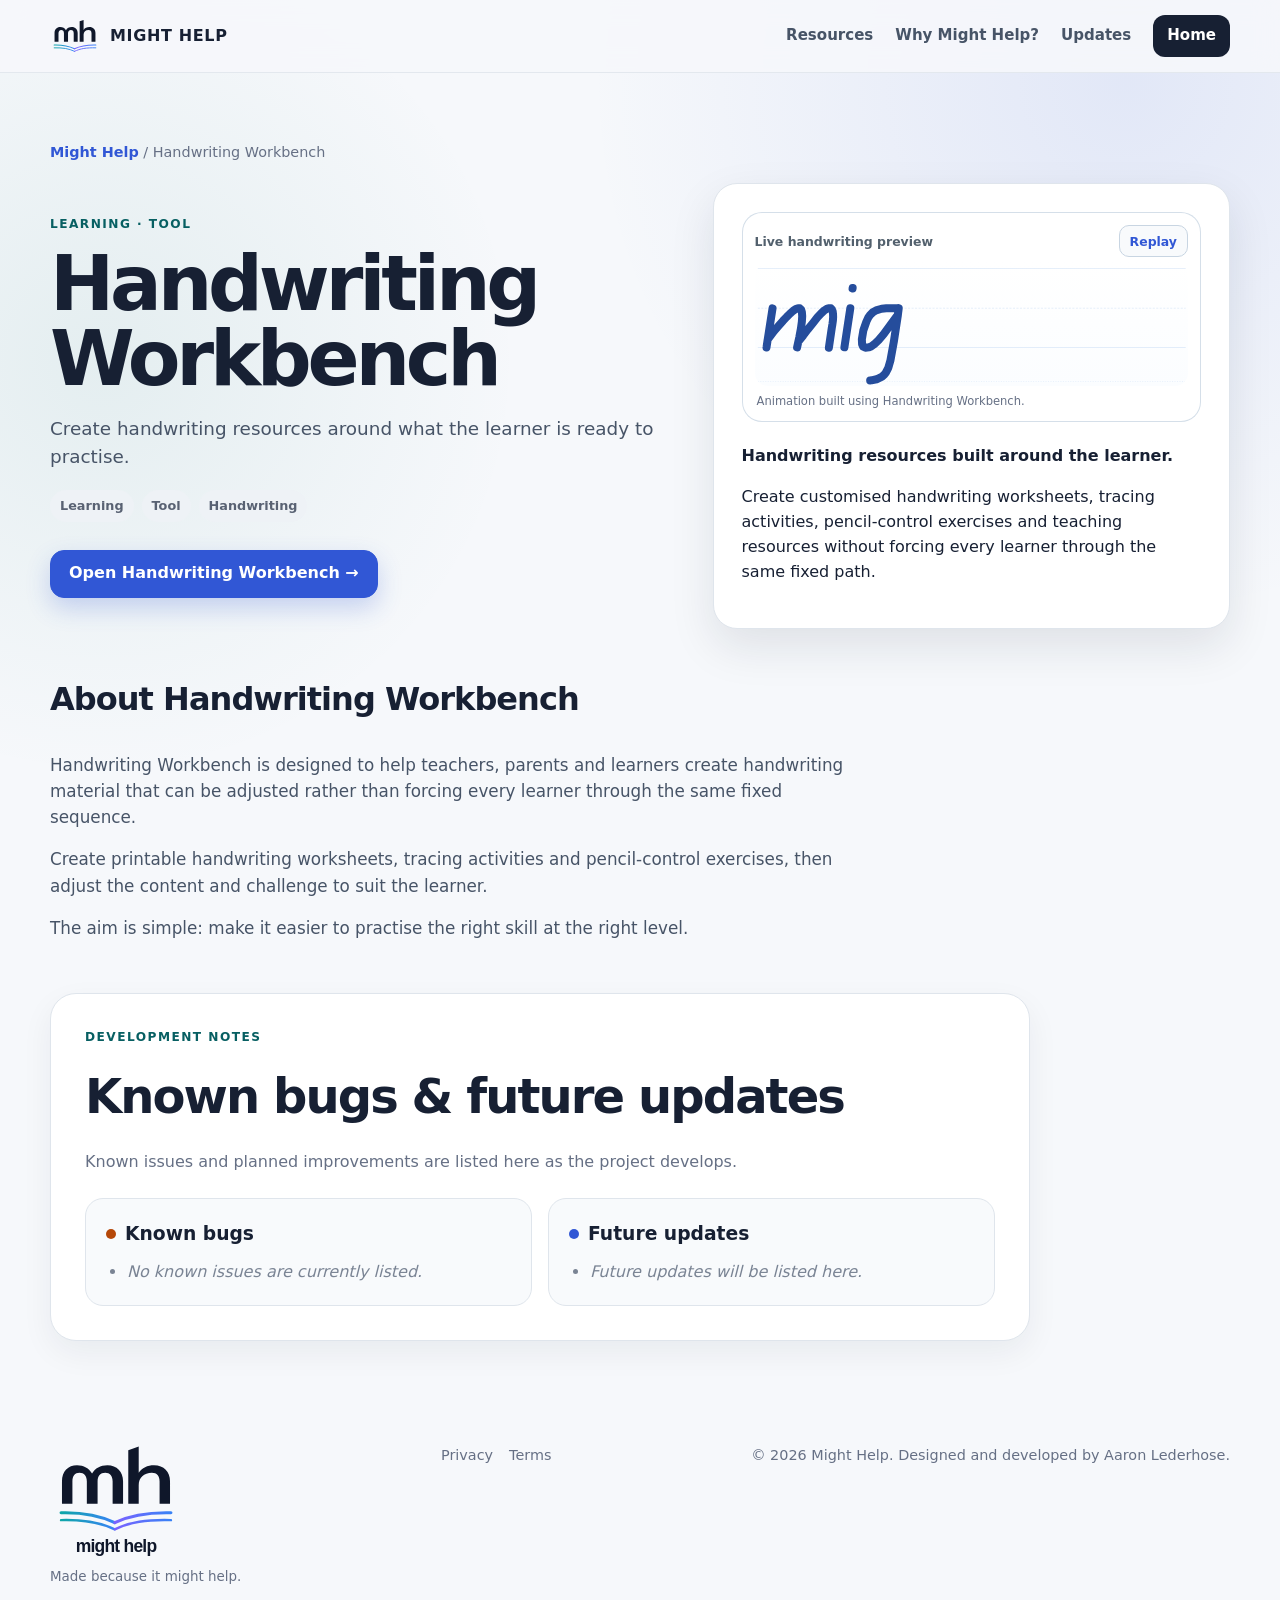
==== commit 83ed1f7a: "v1.1.4" ====
--- a/docs/handwriting-workbench/index.html
+++ b/docs/handwriting-workbench/index.html
@@ -34,7 +34,7 @@
         <g class="writing-paths"><path class="writing-stroke" data-writing-points="[[155.55,411.18],[102.0,758.2],[112.33,686.99],[168.7,613.08],[212.86,562.33],[248.56,521.77],[281.44,486.61],[311.51,456.87],[337.81,433.43],[361.3,417.21],[381.97,410.0],[397.0,410.9],[409.22,422.62],[415.79,445.15],[418.61,480.3],[415.79,528.07],[407.34,589.37],[393.25,665.08],[373.52,757.02],[384.79,705.02],[428.01,650.94],[468.41,597.76],[514.44,540.97],[553.9,490.5],[587.72,454.44],[615.91,428.3],[639.39,413.88],[658.18,410.0],[672.28,411.18],[682.61,422.0],[689.19,439.12],[692.01,460.75],[692.95,487.79],[691.07,518.44],[686.37,552.69],[680.73,586.04],[655.37,760.0]]" data-character-index="0" d="M 155.550 411.180 L 102.000 758.200 L 112.330 686.990 L 168.700 613.080 L 212.860 562.330 L 248.560 521.770 L 281.440 486.610 L 311.510 456.870 L 337.810 433.430 L 361.300 417.210 L 381.970 410.000 L 397.000 410.900 L 409.220 422.620 L 415.790 445.150 L 418.610 480.300 L 415.790 528.070 L 407.340 589.370 L 393.250 665.080 L 373.520 757.020 L 384.790 705.020 L 428.010 650.940 L 468.410 597.760 L 514.440 540.970 L 553.900 490.500 L 587.720 454.440 L 615.910 428.300 L 639.390 413.880 L 658.180 410.000 L 672.280 411.180 L 682.610 422.000 L 689.190 439.120 L 692.010 460.750 L 692.950 487.790 L 691.070 518.440 L 686.370 552.690 L 680.730 586.040 L 655.370 760.000"/><path class="writing-stroke" data-writing-points="[[845.56,410.0],[792.95,756.39]]" data-character-index="1" d="M 845.560 410.000 L 792.950 756.390"/><path class="writing-stroke" data-writing-points="[[865.29,235.68],[866.23,230.77]]" data-character-index="1" d="M 865.290 235.680 L 866.230 230.770"/><path class="writing-stroke" data-writing-points="[[1271.99,410.28],[1164.59,411.04],[1123.04,414.5],[1074.26,428.81],[1045.35,445.71],[1021.86,468.24],[1006.05,490.78],[987.99,528.9],[961.01,606.77],[947.86,685.19],[949.74,728.45],[959.13,750.99],[978.86,760.0],[1011.75,756.39],[1029.6,749.18],[1056.84,730.26],[1096.3,692.4],[1141.4,640.12],[1266.35,469.77],[1274.81,409.32],[1267.29,470.67],[1231.59,705.92],[1200.73,875.45],[1182.21,938.72],[1160.53,980.9],[1150.14,994.97],[1123.04,1019.13],[1077.88,1040.23],[1032.71,1049.45],[906.23,1058.24]]" data-character-index="2" d="M 1271.990 410.280 L 1164.590 411.040 L 1123.040 414.500 L 1074.260 428.810 L 1045.350 445.710 L 1021.860 468.240 L 1006.050 490.780 L 987.990 528.900 L 961.010 606.770 L 947.860 685.190 L 949.740 728.450 L 959.130 750.990 L 978.860 760.000 L 1011.750 756.390 L 1029.600 749.180 L 1056.840 730.260 L 1096.300 692.400 L 1141.400 640.120 L 1266.350 469.770 L 1274.810 409.320 L 1267.290 470.670 L 1231.590 705.920 L 1200.730 875.450 L 1182.210 938.720 L 1160.530 980.900 L 1150.140 994.970 L 1123.040 1019.130 L 1077.880 1040.230 L 1032.710 1049.450 L 906.230 1058.240"/><path class="writing-stroke" data-writing-points="[[1495.07,62.04],[1374.81,756.39],[1391.72,668.06],[1531.92,507.9],[1557.21,478.43],[1602.39,435.1],[1640.33,413.0],[1662.01,409.02],[1690.91,413.0],[1703.11,428.17],[1707.18,442.03],[1710.79,469.77],[1708.98,490.57],[1659.48,757.3]]" data-character-index="3" d="M 1495.070 62.040 L 1374.810 756.390 L 1391.720 668.060 L 1531.920 507.900 L 1557.210 478.430 L 1602.390 435.100 L 1640.330 413.000 L 1662.010 409.020 L 1690.910 413.000 L 1703.110 428.170 L 1707.180 442.030 L 1710.790 469.770 L 1708.980 490.570 L 1659.480 757.300"/><path class="writing-stroke" data-writing-points="[[1960.75,160.82],[1852.34,757.3]]" data-character-index="4" d="M 1960.750 160.820 L 1852.340 757.300"/><path class="writing-stroke" data-writing-points="[[1810.79,378.91],[2034.82,378.91]]" data-character-index="4" d="M 1810.790 378.910 L 2034.820 378.910"/><path class="writing-stroke" data-writing-points="[[2515.08,62.04],[2394.82,756.39],[2411.73,668.06],[2551.93,507.9],[2577.22,478.43],[2622.4,435.1],[2660.34,413.0],[2682.02,409.02],[2710.92,413.0],[2723.12,428.17],[2727.19,442.03],[2730.8,469.77],[2728.99,490.57],[2679.49,757.3]]" data-character-index="6" d="M 2515.080 62.040 L 2394.820 756.390 L 2411.730 668.060 L 2551.930 507.900 L 2577.220 478.430 L 2622.400 435.100 L 2660.340 413.000 L 2682.020 409.020 L 2710.920 413.000 L 2723.120 428.170 L 2727.190 442.030 L 2730.800 469.770 L 2728.990 490.570 L 2679.490 757.300"/><path class="writing-stroke" data-writing-points="[[2847.71,604.97],[2932.7,576.11],[2985.09,546.64],[3048.33,503.74],[3073.17,474.27],[3080.85,441.34],[3075.44,425.74],[3064.59,417.51],[3046.53,411.87],[2994.13,411.87],[2959.8,422.71],[2921.86,446.54],[2891.6,486.41],[2864.5,541.87],[2846.77,604.97],[2830.8,684.29],[2831.74,703.22],[2844.89,737.47],[2858.99,750.99],[2872.14,756.39],[2917.23,760.0],[2958.57,750.99],[3001.79,725.75],[3042.19,684.29]]" data-character-index="7" d="M 2847.710 604.970 L 2932.700 576.110 L 2985.090 546.640 L 3048.330 503.740 L 3073.170 474.270 L 3080.850 441.340 L 3075.440 425.740 L 3064.590 417.510 L 3046.530 411.870 L 2994.130 411.870 L 2959.800 422.710 L 2921.860 446.540 L 2891.600 486.410 L 2864.500 541.870 L 2846.770 604.970 L 2830.800 684.290 L 2831.740 703.220 L 2844.890 737.470 L 2858.990 750.990 L 2872.140 756.390 L 2917.230 760.000 L 2958.570 750.990 L 3001.790 725.750 L 3042.190 684.290"/><path class="writing-stroke" data-writing-points="[[3279.5,60.0],[3180.85,757.3]]" data-character-index="8" d="M 3279.500 60.000 L 3180.850 757.300"/><path class="writing-stroke" data-writing-points="[[3476.27,410.48],[3379.5,1060.0]]" data-character-index="9" d="M 3476.270 410.480 L 3379.500 1060.000"/><path class="writing-stroke" data-writing-points="[[3436.81,679.78],[3487.54,609.34],[3524.18,563.51],[3571.16,508.52],[3596.52,481.48],[3650.08,432.81],[3677.32,415.69],[3702.69,410.28],[3720.54,410.28],[3737.45,416.59],[3744.03,427.4],[3749.66,451.74],[3743.09,557.2],[3723.36,632.01],[3701.75,673.47],[3685.78,694.2],[3658.53,720.34],[3640.68,732.06],[3620.95,742.87],[3586.19,753.69],[3513.85,760.0],[3426.48,760.0]]" data-character-index="9" d="M 3436.810 679.780 L 3487.540 609.340 L 3524.180 563.510 L 3571.160 508.520 L 3596.520 481.480 L 3650.080 432.810 L 3677.320 415.690 L 3702.690 410.280 L 3720.540 410.280 L 3737.450 416.590 L 3744.030 427.400 L 3749.660 451.740 L 3743.090 557.200 L 3723.360 632.010 L 3701.750 673.470 L 3685.780 694.200 L 3658.530 720.340 L 3640.680 732.060 L 3620.950 742.870 L 3586.190 753.690 L 3513.850 760.000 L 3426.480 760.000"/></g>
         <g class="writing-pen" data-writing-pen aria-hidden="true"><circle class="writing-pen-halo" r="11"/><circle class="writing-pen-dot" r="7"/><line class="writing-pen-nib" x1="-23" y1="-23" x2="-4" y2="-4"/></g>
       </svg>
-      <p>Uses Workbench's authored QLD Beginner stroke order in a 5–6 second presentation loop.</p>
+      <p>Animation built using Handwriting Workbench.</p>
     </div><div class="resource-panel-copy"><strong>Handwriting resources built around the learner.</strong><p>Create customised handwriting worksheets, tracing activities, pencil-control exercises and teaching resources without forcing every learner through the same fixed path.</p></div></aside></div><article class="resource-content"><h2>About Handwriting Workbench</h2><p>Handwriting Workbench is designed to help teachers, parents and learners create handwriting material that can be adjusted rather than forcing every learner through the same fixed sequence.</p><p>Create printable handwriting worksheets, tracing activities and pencil-control exercises, then adjust the content and challenge to suit the learner.</p><p>The aim is simple: make it easier to practise the right skill at the right level.</p></article><section class="resource-roadmap" id="updates"><div class="kicker">Development notes</div><h2>Known bugs &amp; future updates</h2><p class="roadmap-intro">Known issues and planned improvements are listed here as the project develops.</p><div class="roadmap-columns"><article><h3><span class="roadmap-dot bug"></span>Known bugs</h3><ul><li class="roadmap-empty">No known issues are currently listed.</li></ul></article><article><h3><span class="roadmap-dot future"></span>Future updates</h3><ul><li class="roadmap-empty">Future updates will be listed here.</li></ul></article></div></section></div></main><footer><div class="container"><div class="footer"><div class="footer-brand-lockup"><svg class="brand-svg-full" viewBox="0 -20 430 380" xmlns="http://www.w3.org/2000/svg" role="img" aria-label="Might Help">
       <defs>
         <linearGradient id="mh-footer-left-page" x1="0%" y1="0%" x2="100%" y2="0%"><stop offset="0%" stop-color="#0ea6a8"/><stop offset="100%" stop-color="#3882f6"/></linearGradient>
--- a/docs/assets/css/site.css
+++ b/docs/assets/css/site.css
@@ -1,22 +1,216 @@
-:root{--bg:#f6f8fb;--surface:#fff;--text:#172033;--muted:#667085;--line:#dfe5ec;--brand:#3157d5;--brand2:#2447b8;--soft:#e9efff;--accent:#0f766e;--shadow:0 18px 45px rgba(24,32,51,.10);--max:1180px}*{box-sizing:border-box}html{scroll-behavior:smooth}body{margin:0;font-family:Inter,ui-sans-serif,system-ui,-apple-system,BlinkMacSystemFont,"Segoe UI",sans-serif;background:radial-gradient(circle at 88% 5%,rgba(49,87,213,.10),transparent 28%),radial-gradient(circle at 8% 22%,rgba(15,118,110,.08),transparent 24%),var(--bg);color:var(--text);line-height:1.55}a{color:inherit;text-decoration:none}button,input{font:inherit}button{cursor:pointer}.container{width:min(calc(100% - 36px),var(--max));margin:auto}.skip{position:absolute;left:-9999px;top:8px;z-index:99;background:#111827;color:#fff;padding:10px;border-radius:8px}.skip:focus{left:8px}header{position:sticky;top:0;z-index:30;background:rgba(246,248,251,.88);backdrop-filter:blur(12px);border-bottom:1px solid rgba(223,229,236,.8)}.nav{min-height:72px;display:flex;align-items:center;justify-content:space-between;gap:24px}.brand{display:flex;align-items:center;gap:10px;font-weight:900;letter-spacing:.04em}.brand-svg-mark{width:50px;height:auto;display:block;flex:0 0 auto}.brand-text{line-height:1;white-space:nowrap}.footer-brand-lockup{display:flex;flex-direction:column;align-items:flex-start;gap:6px}.brand-svg-full{width:132px;height:auto;display:block}.footer-tagline{font-size:.84rem;color:var(--muted)}.navlinks{display:flex;align-items:center;gap:22px;color:#475467;font-weight:700;font-size:.94rem}.navlinks a:hover{color:var(--brand)}.navbtn{padding:9px 14px;border-radius:12px;background:var(--text);color:#fff!important}.donate-nav{padding:8px 13px;border:1px solid #cfd8ea;border-radius:12px;background:#fff;color:var(--brand)!important}.hero{text-align:center;padding:86px 0 58px}.eyebrow{display:inline-flex;align-items:center;gap:8px;padding:7px 11px;border:1px solid #d9e1f8;background:#fff;border-radius:999px;color:#41589c;font-weight:800;font-size:.82rem}.dot{width:7px;height:7px;background:var(--brand);border-radius:50%}.hero h1{font-size:clamp(3rem,7vw,6rem);line-height:.96;letter-spacing:-.055em;margin:22px 0 18px}.lead{max-width:720px;margin:auto;color:var(--muted);font-size:clamp(1.08rem,2vw,1.3rem)}.actions{display:flex;justify-content:center;gap:11px;flex-wrap:wrap;margin-top:28px}.btn{display:inline-flex;align-items:center;justify-content:center;min-height:48px;padding:0 18px;border-radius:14px;font-weight:850;border:1px solid var(--line);background:#fff}.primary{background:var(--brand);border-color:var(--brand);color:#fff;box-shadow:0 10px 24px rgba(49,87,213,.23)}.primary:hover{background:var(--brand2)}.note{margin-top:20px;color:#7a8494;font-size:.9rem}section{padding:52px 0}.featured{display:grid;grid-template-columns:1.02fr .98fr;background:#fff;border:1px solid var(--line);border-radius:30px;overflow:hidden;box-shadow:var(--shadow)}.featurecopy{padding:50px}.kicker{text-transform:uppercase;letter-spacing:.12em;font-size:.76rem;font-weight:900;color:var(--brand);margin-bottom:12px}.featured h2,.heading h2{margin:0;letter-spacing:-.04em;line-height:1.04}.featured h2{font-size:clamp(2.2rem,4vw,4rem)}.featured p{color:var(--muted);font-size:1.04rem}.bullets{display:grid;gap:9px;margin:18px 0 25px}.bullet{display:flex;gap:9px;font-weight:650;color:#344054}.tick{width:21px;height:21px;display:grid;place-items:center;border-radius:7px;background:#e8f5f2;color:var(--accent);flex:0 0 auto}.visual{min-height:430px;padding:30px;background:linear-gradient(145deg,#3157d5,#3a509c);display:grid;place-items:center;overflow:hidden}.mock{width:min(100%,520px);background:#f8fafc;border-radius:20px;padding:18px;box-shadow:0 25px 60px rgba(15,23,42,.28);transform:rotate(-1deg)}.mocktop{height:28px;border-bottom:1px solid #e3e8ef;margin-bottom:15px}.mockgrid{display:grid;grid-template-columns:140px 1fr;gap:13px}.side,.sheet{background:#fff;border:1px solid #e4e9ef;border-radius:12px;padding:12px}.bar{height:8px;border-radius:8px;background:#e5eaf0;margin:9px 0}.bar.blue{background:#d7e3ff}.row{height:48px;border-top:1px solid #aeb9c7;border-bottom:1px solid #aeb9c7;margin-bottom:14px;position:relative}.row:after{content:"";position:absolute;left:0;right:0;top:50%;border-top:1px dashed #c9d2dc}.letters{position:absolute;left:7px;top:6px;z-index:1;font-family:"Segoe Print","Comic Sans MS",cursive;color:#4f69c6;font-size:23px;letter-spacing:8px}.heading{margin-bottom:22px}.heading h2{font-size:clamp(2rem,3.6vw,3.4rem)}.heading p{color:var(--muted);max-width:650px}.tools{display:flex;gap:12px;flex-wrap:wrap;margin-bottom:22px}.search{flex:1 1 320px;min-height:45px;border:1px solid var(--line);border-radius:13px;background:#fff;padding:0 14px}.filters{display:flex;gap:7px;flex-wrap:wrap}.filter{min-height:42px;padding:0 13px;border-radius:999px;border:1px solid var(--line);background:#fff;color:#475467;font-weight:800}.filter.active{background:var(--text);color:#fff;border-color:var(--text)}.grid{display:grid;grid-template-columns:repeat(3,1fr);gap:17px}.card{background:#fff;border:1px solid var(--line);border-radius:21px;padding:21px;min-height:225px;display:flex;flex-direction:column;transition:.18s}.card:hover{transform:translateY(-3px);box-shadow:0 8px 24px rgba(24,32,51,.07)}.card.coming{opacity:.72}.icon{width:44px;height:44px;border-radius:13px;background:var(--soft);color:var(--brand);display:grid;place-items:center;font-weight:900;margin-bottom:22px}.card h3{margin:0 0 7px}.card p{margin:0;color:var(--muted);font-size:.95rem}.cardbottom{margin-top:auto;padding-top:23px;display:flex;justify-content:space-between;gap:12px;align-items:center}.tag{font-size:.74rem;font-weight:850;background:#eef2f6;color:#596273;border-radius:999px;padding:5px 9px}.open{font-size:.9rem;font-weight:900;color:var(--brand)}.empty{display:none;padding:30px;text-align:center;color:var(--muted)}.why{display:grid;grid-template-columns:.95fr 1.05fr;gap:42px}.why h2{font-size:clamp(2.2rem,4vw,4rem);line-height:1.02;letter-spacing:-.045em;margin:0}.aboutcopy{background:#fff;border:1px solid var(--line);border-radius:23px;padding:29px;box-shadow:0 8px 24px rgba(24,32,51,.06);color:#475467}.principles{display:grid;grid-template-columns:repeat(4,1fr);gap:13px;margin-top:18px}.principle{padding:18px;border:1px solid var(--line);border-radius:17px;background:#fff}.principle strong{display:block;margin-bottom:5px}.principle span{color:var(--muted);font-size:.9rem}.donate{display:grid;grid-template-columns:1.1fr .9fr;gap:34px;align-items:center;padding:40px;border:1px solid #dce5f7;border-radius:28px;background:linear-gradient(135deg,#f0f5ff,#fff 62%)}.donate h2{font-size:clamp(2rem,4vw,3.5rem);letter-spacing:-.04em;line-height:1.05;margin:0 0 13px}.donate p{color:var(--muted)}.donatebox{padding:23px;border:1px solid var(--line);border-radius:20px;background:#fff;text-align:center}.donatebox small{display:block;margin-top:11px;color:#7b8494}.heart{font-size:2rem}.cta{text-align:center;padding:68px 24px;border-radius:28px;background:var(--text);color:#fff}.cta h2{font-size:clamp(2.3rem,5vw,4.6rem);letter-spacing:-.05em;line-height:1;margin:0 0 11px}.cta p{color:#cbd5e1}.cta .btn{margin-top:10px}footer{padding:35px 0 50px;color:#667085;font-size:.9rem}.footer{display:flex;justify-content:space-between;gap:22px;flex-wrap:wrap}.footer strong{color:var(--text)}.footerlinks{display:flex;gap:16px;flex-wrap:wrap}.resource-page{padding:68px 0}.breadcrumbs{font-size:.9rem;color:#667085;margin-bottom:20px}.breadcrumbs a{color:var(--brand);font-weight:800}.resource-hero{display:grid;grid-template-columns:1.1fr .9fr;gap:30px;align-items:center}.resource-hero h1{font-size:clamp(2.7rem,6vw,5rem);letter-spacing:-.055em;line-height:.98;margin:8px 0 16px}.resource-hero .summary{font-size:1.15rem;color:#475467;max-width:720px}.resource-panel{background:#fff;border:1px solid var(--line);border-radius:24px;padding:28px;box-shadow:var(--shadow)}.resource-content{max-width:820px;margin:46px 0 0}.resource-content p{color:#475467;font-size:1.05rem}.resource-content h2{font-size:2rem;letter-spacing:-.03em}.resource-tags{display:flex;gap:8px;flex-wrap:wrap;margin:16px 0}.resource-tags span{background:#eef2f6;color:#596273;padding:6px 10px;border-radius:999px;font-size:.8rem;font-weight:800}@media(max-width:900px){.navlinks{display:none}.featured,.donate,.why,.resource-hero{grid-template-columns:1fr}.grid{grid-template-columns:repeat(2,1fr)}.principles{grid-template-columns:repeat(2,1fr)}}@media(max-width:620px){.container{width:min(calc(100% - 24px),var(--max))}.hero{padding:64px 0 36px}section{padding:37px 0}.featurecopy{padding:27px 23px}.visual{min-height:300px;padding:18px}.mockgrid{grid-template-columns:92px 1fr}.grid,.principles{grid-template-columns:1fr}.donate{padding:25px 21px}.resource-page{padding-top:42px}}
-
-@media(max-width:620px){.brand-svg-mark{width:44px}.brand-svg-full{width:116px}}
-
+:root{--bg:#f6f8fb;--surface:#fff;--text:#172033;--muted:#667085;--line:#dfe5ec;--brand:#3157d5;--brand2:#2447b8;--soft:#e9efff;--accent:#0f766e;--brand-teal:#0b7e80;--brand-teal-dark:#075f62;--brand-teal-soft:#e4f5f4;--brand-focus:#0ea6a8;--shadow:0 18px 45px rgba(24,32,51,.10);--max:1180px}
+*{box-sizing:border-box}
+html{scroll-behavior:smooth}
+body{margin:0;font-family:Inter,ui-sans-serif,system-ui,-apple-system,BlinkMacSystemFont,"Segoe UI",sans-serif;background:radial-gradient(circle at 88% 5%,rgba(49,87,213,.10),transparent 28%),radial-gradient(circle at 8% 22%,rgba(15,118,110,.08),transparent 24%),var(--bg);color:var(--text);line-height:1.55}
+a{color:inherit;text-decoration:none}
+button,input{font:inherit}
+button{cursor:pointer}
+:where(a,button,input,textarea,select):focus-visible{outline:3px solid var(--brand-focus);outline-offset:3px}
+.container{width:min(calc(100% - 36px),var(--max));margin:auto}
+.skip{position:absolute;left:-9999px;top:8px;z-index:99;background:#111827;color:#fff;padding:10px;border-radius:8px}
+.skip:focus{left:8px}
+header{position:sticky;top:0;z-index:30;background:rgba(246,248,251,.88);backdrop-filter:blur(12px);border-bottom:1px solid rgba(223,229,236,.8)}
+.nav{min-height:72px;display:flex;align-items:center;justify-content:space-between;gap:24px}
+.brand{display:flex;align-items:center;gap:10px;font-weight:900;letter-spacing:.04em}
+.brand-svg-mark{width:50px;height:auto;display:block;flex:0 0 auto}
+.brand-text{line-height:1;white-space:nowrap}
+.footer-brand-lockup{display:flex;flex-direction:column;align-items:flex-start;gap:6px}
+.brand-svg-full{width:132px;height:auto;display:block}
+.footer-tagline{font-size:.84rem;color:var(--muted)}
+.navlinks{display:flex;align-items:center;gap:22px;color:#475467;font-weight:700;font-size:.94rem}
+.navlinks a:hover{color:var(--brand)}
+.navbtn{padding:9px 14px;border-radius:12px;background:var(--text);color:#fff!important}
+.donate-nav{padding:8px 13px;border:1px solid #cfd8ea;border-radius:12px;background:#fff;color:var(--brand)!important}
+.hero{text-align:center;padding:86px 0 58px}
+.eyebrow{display:inline-flex;align-items:center;gap:8px;padding:7px 11px;border:1px solid #b8dfdd;background:#f7fcfc;border-radius:999px;color:var(--brand-teal-dark);font-weight:800;font-size:.82rem}
+.dot{width:7px;height:7px;background:var(--brand-teal);border-radius:50%}
+.hero h1{font-size:clamp(3rem,7vw,6rem);line-height:.96;letter-spacing:-.055em;margin:22px 0 18px}
+.lead{max-width:720px;margin:auto;color:var(--muted);font-size:clamp(1.08rem,2vw,1.3rem)}
+.actions{display:flex;justify-content:center;gap:11px;flex-wrap:wrap;margin-top:28px}
+.btn{display:inline-flex;align-items:center;justify-content:center;min-height:48px;padding:0 18px;border-radius:14px;font-weight:850;border:1px solid var(--line);background:#fff}
+.primary{background:var(--brand);border-color:var(--brand);color:#fff;box-shadow:0 10px 24px rgba(49,87,213,.23)}
+.primary:hover{background:var(--brand2)}
+.note{margin-top:20px;color:#7a8494;font-size:.9rem}
+section{padding:52px 0}
+.featured{display:grid;grid-template-columns:1.02fr .98fr;background:#fff;border:1px solid var(--line);border-radius:30px;overflow:hidden;box-shadow:var(--shadow)}
+.featurecopy{padding:50px}
+.kicker{text-transform:uppercase;letter-spacing:.12em;font-size:.76rem;font-weight:900;color:var(--brand-teal-dark);margin-bottom:12px}
+.featured h2,.heading h2{margin:0;letter-spacing:-.04em;line-height:1.04}
+.featured h2{font-size:clamp(2.2rem,4vw,4rem)}
+.featured p{color:var(--muted);font-size:1.04rem}
+.bullets{display:grid;gap:9px;margin:18px 0 25px}
+.bullet{display:flex;gap:9px;font-weight:650;color:#344054}
+.tick{width:21px;height:21px;display:grid;place-items:center;border-radius:7px;background:var(--brand-teal-soft);color:var(--brand-teal-dark);flex:0 0 auto}
+.visual{min-height:430px;padding:30px;background:linear-gradient(145deg,var(--brand-teal) 0%,#1687a6 45%,var(--brand) 100%);display:grid;place-items:center;overflow:hidden}
+.mock{width:min(100%,520px);background:#f8fafc;border-radius:20px;padding:18px;box-shadow:0 25px 60px rgba(15,23,42,.28);transform:rotate(-1deg)}
+.mocktop{height:28px;border-bottom:1px solid #e3e8ef;margin-bottom:15px}
+.mockgrid{display:grid;grid-template-columns:140px 1fr;gap:13px}
+.side,.sheet{background:#fff;border:1px solid #e4e9ef;border-radius:12px;padding:12px}
+.bar{height:8px;border-radius:8px;background:#e5eaf0;margin:9px 0}
+.bar.blue{background:#d7e3ff}
+.row{height:48px;border-top:1px solid #aeb9c7;border-bottom:1px solid #aeb9c7;margin-bottom:14px;position:relative}
+.row:after{content:"";position:absolute;left:0;right:0;top:50%;border-top:1px dashed #c9d2dc}
+.letters{position:absolute;left:7px;top:6px;z-index:1;font-family:"Segoe Print","Comic Sans MS",cursive;color:#4f69c6;font-size:23px;letter-spacing:8px}
+.heading{margin-bottom:22px}
+.heading h2{font-size:clamp(2rem,3.6vw,3.4rem)}
+.heading p{color:var(--muted);max-width:650px}
+.tools{display:flex;gap:12px;flex-wrap:wrap;margin-bottom:22px}
+.search{flex:1 1 320px;min-height:45px;border:1px solid var(--line);border-radius:13px;background:#fff;padding:0 14px}
+.filters{display:flex;gap:7px;flex-wrap:wrap}
+.filter{min-height:42px;padding:0 13px;border-radius:999px;border:1px solid var(--line);background:#fff;color:#475467;font-weight:800}
+.filter.active{background:var(--brand-teal);color:#fff;border-color:var(--brand-teal)}
+.grid{display:grid;grid-template-columns:repeat(3,1fr);gap:17px}
+.card{background:#fff;border:1px solid var(--line);border-radius:21px;padding:21px;min-height:225px;display:flex;flex-direction:column;transition:.18s}
+.card:hover{transform:translateY(-3px);box-shadow:0 8px 24px rgba(24,32,51,.07)}
+.card.coming{opacity:.72}
+a.card{cursor:pointer}
+a.card:hover{border-color:#8bc9c7;box-shadow:0 12px 28px rgba(7,95,98,.12)}
+a.card:hover .icon{background:#d4efed}
+a.card:focus-visible{border-color:var(--brand-teal);box-shadow:0 12px 28px rgba(7,95,98,.14);transform:translateY(-2px)}
+a.card:focus-visible .open{text-decoration:underline;text-underline-offset:3px}
+.icon{width:44px;height:44px;border-radius:13px;background:var(--brand-teal-soft);color:var(--brand-teal-dark);display:grid;place-items:center;font-size:1.55rem;font-weight:900;line-height:1;margin-bottom:22px}
+.card h3{margin:0 0 7px}
+.card p{margin:0;color:var(--muted);font-size:.95rem}
+.cardbottom{margin-top:auto;padding-top:23px;display:flex;justify-content:space-between;gap:12px;align-items:center}
+.tag{display:inline-flex;align-items:center;gap:6px;font-size:.74rem;font-weight:850;background:#eef2f6;color:#596273;border-radius:999px;padding:5px 9px}
+.tag::before{content:"";width:6px;height:6px;border-radius:50%;background:var(--brand-teal);flex:0 0 auto}
+.open{font-size:.9rem;font-weight:900;color:var(--brand-teal-dark)}
+.empty{display:none;padding:30px;text-align:center;color:var(--muted)}
+.why{display:grid;grid-template-columns:.95fr 1.05fr;gap:42px}
+.why h2{font-size:clamp(2.2rem,4vw,4rem);line-height:1.02;letter-spacing:-.045em;margin:0}
+.aboutcopy{background:#fff;border:1px solid var(--line);border-radius:23px;padding:29px;box-shadow:0 8px 24px rgba(24,32,51,.06);color:#475467}
+.principles{display:grid;grid-template-columns:repeat(4,1fr);gap:13px;margin-top:18px}
+.principle{padding:18px;border:1px solid var(--line);border-radius:17px;background:#fff}
+.principle strong{display:block;margin-bottom:5px}
+.principle span{color:var(--muted);font-size:.9rem}
+.donate{display:grid;grid-template-columns:1.1fr .9fr;gap:34px;align-items:center;padding:40px;border:1px solid #dce5f7;border-radius:28px;background:linear-gradient(135deg,#f0f5ff,#fff 62%)}
+.donate h2{font-size:clamp(2rem,4vw,3.5rem);letter-spacing:-.04em;line-height:1.05;margin:0 0 13px}
+.donate p{color:var(--muted)}
+.donatebox{padding:23px;border:1px solid var(--line);border-radius:20px;background:#fff;text-align:center}
+.donatebox small{display:block;margin-top:11px;color:#7b8494}
+.heart{font-size:2rem}
+.cta{text-align:center;padding:68px 24px;border-radius:28px;background:var(--text);color:#fff}
+.cta h2{font-size:clamp(2.3rem,5vw,4.6rem);letter-spacing:-.05em;line-height:1;margin:0 0 11px}
+.cta p{color:#cbd5e1}
+.cta .btn{margin-top:10px;color:var(--text)}
+footer{padding:35px 0 50px;color:#667085;font-size:.9rem}
+.footer{display:flex;justify-content:space-between;gap:22px;flex-wrap:wrap}
+.footer strong{color:var(--text)}
+.footerlinks{display:flex;gap:16px;flex-wrap:wrap}
+.resource-page{padding:68px 0}
+.breadcrumbs{font-size:.9rem;color:#667085;margin-bottom:20px}
+.breadcrumbs a{color:var(--brand);font-weight:800}
+.resource-hero{display:grid;grid-template-columns:1.1fr .9fr;gap:30px;align-items:center}
+.resource-hero h1{font-size:clamp(2.7rem,6vw,5rem);letter-spacing:-.055em;line-height:.98;margin:8px 0 16px}
+.resource-hero .summary{font-size:1.15rem;color:#475467;max-width:720px}
+.resource-panel{background:#fff;border:1px solid var(--line);border-radius:24px;padding:28px;box-shadow:var(--shadow)}
+.resource-content{max-width:820px;margin:46px 0 0}
+.resource-content p{color:#475467;font-size:1.05rem}
+.resource-content h2{font-size:2rem;letter-spacing:-.03em}
+.resource-tags{display:flex;gap:8px;flex-wrap:wrap;margin:16px 0}
+.resource-tags span{background:#eef2f6;color:#596273;padding:6px 10px;border-radius:999px;font-size:.8rem;font-weight:800}
+@media(max-width:900px){.navlinks{display:none}
+.featured,.donate,.why,.resource-hero{grid-template-columns:1fr}
+.grid{grid-template-columns:repeat(2,1fr)}
+.principles{grid-template-columns:repeat(2,1fr)}
+}
+@media(max-width:620px){.container{width:min(calc(100% - 24px),var(--max))}
+.hero{padding:64px 0 36px}
+section{padding:37px 0}
+.featurecopy{padding:27px 23px}
+.visual{min-height:300px;padding:18px}
+.mockgrid{grid-template-columns:92px 1fr}
+.grid,.principles{grid-template-columns:1fr}
+.donate{padding:25px 21px}
+.resource-page{padding-top:42px}
+.filters{width:100%;flex-wrap:nowrap;overflow-x:auto;overscroll-behavior-inline:contain;padding:2px 2px 8px;scrollbar-width:thin;-webkit-overflow-scrolling:touch}
+.filter{flex:0 0 auto}
+}
+@media(max-width:620px){.brand-svg-mark{width:44px}
+.brand-svg-full{width:116px}
+}
 /* Phone and tablet side navigation */
-.mobile-menu-toggle{display:none;align-items:center;gap:9px;min-height:42px;padding:8px 12px;border:1px solid #cfd8e5;border-radius:12px;background:#fff;color:var(--text);font-weight:850}.mobile-menu-icon{display:grid;gap:4px;width:19px}.mobile-menu-icon span{display:block;height:2px;border-radius:2px;background:currentColor}.mobile-menu-layer[hidden]{display:none!important}.mobile-menu-layer{position:fixed;inset:0;z-index:100}.mobile-menu-scrim{position:absolute;inset:0;width:100%;height:100%;padding:0;border:0;border-radius:0;background:rgba(15,23,42,.54);backdrop-filter:blur(3px)}.mobile-menu-drawer{position:absolute;top:0;right:0;width:min(390px,88vw);height:100%;padding:20px;background:#f8fafc;border-left:1px solid rgba(255,255,255,.65);box-shadow:-24px 0 60px rgba(15,23,42,.22);overflow:auto;animation:mobile-drawer-in .2s ease-out}.mobile-menu-heading{display:flex;align-items:center;justify-content:space-between;gap:16px;padding:3px 2px 17px;border-bottom:1px solid var(--line);font-size:1.02rem}.mobile-menu-close{width:42px;height:42px;padding:0;border:1px solid var(--line);border-radius:12px;background:#fff;color:#344054;font-size:1.7rem;line-height:1}.mobile-menu-links{display:grid;gap:9px;padding-top:18px}.mobile-menu-links a{display:flex;align-items:center;min-height:50px;padding:11px 14px;border:1px solid var(--line);border-radius:14px;background:#fff;color:#344054;font-weight:850}.mobile-menu-links a:hover,.mobile-menu-links a:focus-visible{border-color:#9db1ed;background:#f1f5ff;color:var(--brand)}.mobile-menu-links .navbtn{background:var(--text);color:#fff!important}.mobile-menu-links .donate-nav{color:var(--brand)!important}.mobile-menu-open{overflow:hidden}@keyframes mobile-drawer-in{from{transform:translateX(28px);opacity:.4}to{transform:translateX(0);opacity:1}}
-
+.mobile-menu-toggle{display:none;align-items:center;gap:9px;min-height:42px;padding:8px 12px;border:1px solid #cfd8e5;border-radius:12px;background:#fff;color:var(--text);font-weight:850}
+.mobile-menu-icon{display:grid;gap:4px;width:19px}
+.mobile-menu-icon span{display:block;height:2px;border-radius:2px;background:currentColor}
+.mobile-menu-layer[hidden]{display:none!important}
+.mobile-menu-layer{position:fixed;inset:0;z-index:100}
+.mobile-menu-scrim{position:absolute;inset:0;width:100%;height:100%;padding:0;border:0;border-radius:0;background:rgba(15,23,42,.54);backdrop-filter:blur(3px)}
+.mobile-menu-drawer{position:absolute;top:0;right:0;width:min(390px,88vw);height:100%;padding:20px;background:#f8fafc;border-left:1px solid rgba(255,255,255,.65);box-shadow:-24px 0 60px rgba(15,23,42,.22);overflow:auto;animation:mobile-drawer-in .2s ease-out}
+.mobile-menu-heading{display:flex;align-items:center;justify-content:space-between;gap:16px;padding:3px 2px 17px;border-bottom:1px solid var(--line);font-size:1.02rem}
+.mobile-menu-close{width:42px;height:42px;padding:0;border:1px solid var(--line);border-radius:12px;background:#fff;color:#344054;font-size:1.7rem;line-height:1}
+.mobile-menu-links{display:grid;gap:9px;padding-top:18px}
+.mobile-menu-links a{display:flex;align-items:center;min-height:50px;padding:11px 14px;border:1px solid var(--line);border-radius:14px;background:#fff;color:#344054;font-weight:850}
+.mobile-menu-links a:hover,.mobile-menu-links a:focus-visible{border-color:#9db1ed;background:#f1f5ff;color:var(--brand)}
+.mobile-menu-links .navbtn{background:var(--text);color:#fff!important}
+.mobile-menu-links .donate-nav{color:var(--brand)!important}
+.mobile-menu-open{overflow:hidden}
+@keyframes mobile-drawer-in{from{transform:translateX(28px);opacity:.4}
+to{transform:translateX(0);opacity:1}
+}
 /* Handwriting animation generated from Handwriting Workbench centreline data */
-.writing-demo{width:min(100%,680px);padding:16px;border:1px solid rgba(210,221,232,.92);border-radius:20px;background:rgba(255,255,255,.97);box-shadow:0 22px 55px rgba(15,23,42,.22)}.writing-demo-toolbar{display:flex;align-items:center;justify-content:space-between;gap:12px;margin-bottom:5px;color:#52606d;font-size:.78rem;font-weight:850}.writing-demo-toolbar button{min-height:32px;padding:5px 10px;border:1px solid #c8d5e2;border-radius:10px;background:#f8fafc;color:#3157d5;font-weight:850}.writing-demo-toolbar button:disabled{cursor:wait;opacity:.62}.writing-demo-svg{display:block;width:100%;height:auto;border-radius:13px;background:linear-gradient(180deg,#fff,#fbfdff)}.writing-guides line{stroke:#79a7e4;stroke-width:4;opacity:.55}.writing-guides .middle{stroke-dasharray:18 13;opacity:.43}.writing-guides .descender{stroke-dasharray:9 13;opacity:.3}.writing-paths{fill:none;stroke:#254d9c;stroke-width:8;stroke-linecap:round;stroke-linejoin:round;transition:opacity .68s ease}.writing-demo.is-playing .writing-paths{transition:none}.writing-demo.is-fading .writing-paths{opacity:0}.writing-stroke{vector-effect:non-scaling-stroke}.writing-pen{display:none;pointer-events:none}.writing-pen-halo{fill:rgba(47,128,237,.18)}.writing-pen-dot{fill:rgba(47,128,237,.96)}.writing-pen-nib{stroke:#263238;stroke-width:3;stroke-linecap:round;vector-effect:non-scaling-stroke}.writing-pen.is-lifted .writing-pen-halo{fill:rgba(236,98,56,.16)}.writing-pen.is-lifted .writing-pen-dot{fill:rgba(236,98,56,.96)}.writing-pen.is-lifted .writing-pen-nib{stroke:rgba(236,98,56,.96)}.writing-demo p{margin:7px 2px 0;color:#667085;font-size:.72rem;line-height:1.4}.feature-icon-fallback{display:grid;place-items:center;width:180px;height:180px;border-radius:36px;background:#fff;color:var(--brand);font-size:5rem;font-weight:900;box-shadow:0 22px 55px rgba(15,23,42,.22)}
-
+.writing-demo{width:min(100%,680px);padding:16px;border:1px solid rgba(210,221,232,.92);border-radius:20px;background:rgba(255,255,255,.97);box-shadow:0 22px 55px rgba(15,23,42,.22)}
+.writing-demo-toolbar{display:flex;align-items:center;justify-content:space-between;gap:12px;margin-bottom:5px;color:#52606d;font-size:.78rem;font-weight:850}
+.writing-demo-toolbar button{min-height:32px;padding:5px 10px;border:1px solid #c8d5e2;border-radius:10px;background:#f8fafc;color:#3157d5;font-weight:850}
+.writing-demo-toolbar button:disabled{cursor:wait;opacity:.62}
+.writing-demo-svg{display:block;width:100%;height:auto;border-radius:13px;background:linear-gradient(180deg,#fff,#fbfdff)}
+.writing-guides line{stroke:#79a7e4;stroke-width:4;opacity:.55}
+.writing-guides .middle{stroke-dasharray:18 13;opacity:.43}
+.writing-guides .descender{stroke-dasharray:9 13;opacity:.3}
+.writing-paths{fill:none;stroke:#254d9c;stroke-width:8;stroke-linecap:round;stroke-linejoin:round;transition:opacity .68s ease}
+.writing-demo.is-playing .writing-paths{transition:none}
+.writing-demo.is-fading .writing-paths{opacity:0}
+.writing-stroke{vector-effect:non-scaling-stroke}
+.writing-pen{display:none;pointer-events:none}
+.writing-pen-halo{fill:rgba(47,128,237,.18)}
+.writing-pen-dot{fill:rgba(47,128,237,.96)}
+.writing-pen-nib{stroke:#263238;stroke-width:3;stroke-linecap:round;vector-effect:non-scaling-stroke}
+.writing-pen.is-lifted .writing-pen-halo{fill:rgba(236,98,56,.16)}
+.writing-pen.is-lifted .writing-pen-dot{fill:rgba(236,98,56,.96)}
+.writing-pen.is-lifted .writing-pen-nib{stroke:rgba(236,98,56,.96)}
+.writing-demo p{margin:7px 2px 0;color:#667085;font-size:.72rem;line-height:1.4}
+.feature-icon-fallback{display:grid;place-items:center;width:180px;height:180px;border-radius:36px;background:#fff;color:var(--brand);font-size:5rem;font-weight:900;box-shadow:0 22px 55px rgba(15,23,42,.22)}
 /* Resource development notes */
-.resource-panel{display:grid;gap:20px}.resource-panel .writing-demo{width:100%;padding:12px;box-shadow:none}.resource-panel-copy{padding-top:2px}.risk-program-preview{position:relative;overflow:hidden;aspect-ratio:16/9;border:1px solid #d6deea;border-radius:16px;background:#fff;box-shadow:0 12px 28px rgba(15,23,42,.12)}.risk-program-preview iframe{display:block;width:100%;height:100%;border:0;background:#fff;pointer-events:none}.risk-program-preview-label{position:absolute;left:10px;bottom:9px;z-index:2;padding:5px 8px;border-radius:999px;background:rgba(15,23,42,.82);color:#fff;font-size:.67rem;font-weight:850;letter-spacing:.02em}.resource-roadmap{max-width:980px;margin:52px 0 0;padding:34px;border:1px solid var(--line);border-radius:26px;background:#fff;box-shadow:0 12px 32px rgba(24,32,51,.06)}.resource-roadmap h2{margin:0;font-size:clamp(1.9rem,4vw,3rem);letter-spacing:-.04em}.roadmap-intro{max-width:720px;color:var(--muted)}.roadmap-columns{display:grid;grid-template-columns:1fr 1fr;gap:16px;margin-top:24px}.roadmap-columns article{padding:20px;border:1px solid var(--line);border-radius:18px;background:#f8fafc}.roadmap-columns h3{display:flex;align-items:center;gap:9px;margin:0 0 12px}.roadmap-columns ul{display:grid;gap:10px;margin:0;padding-left:21px;color:#475467}.roadmap-dot{width:10px;height:10px;border-radius:50%;background:#b54708}.roadmap-dot.future{background:#3157d5}.roadmap-empty{color:#7a8494;font-style:italic}
-
-.risk-program-preview{aspect-ratio:1660/720}.risk-program-preview object{display:block;width:100%;height:100%;border:0;background:#fff;pointer-events:none}
-@media(max-width:1000px){.navlinks{display:none}.mobile-menu-toggle{display:flex}.writing-demo{max-width:620px}.resource-panel .writing-demo{max-width:none}}
-@media(max-width:700px){.roadmap-columns{grid-template-columns:1fr}.resource-roadmap{padding:24px 20px}.writing-demo{padding:11px}.writing-paths{stroke-width:7}}
-@media(max-width:480px){.mobile-menu-drawer{width:92vw;padding:16px}.mobile-menu-toggle>span:last-child{display:none}.writing-demo-toolbar span{font-size:.72rem}.writing-demo p{font-size:.68rem}}
-@media(prefers-reduced-motion:reduce){.mobile-menu-drawer{animation:none}}
-
+.resource-panel{display:grid;gap:20px}
+.resource-panel .writing-demo{width:100%;padding:12px;box-shadow:none}
+.resource-panel-copy{padding-top:2px}
+.risk-program-preview{position:relative;overflow:hidden;aspect-ratio:16/9;border:1px solid #d6deea;border-radius:16px;background:#fff;box-shadow:0 12px 28px rgba(15,23,42,.12)}
+.risk-program-preview iframe{display:block;width:100%;height:100%;border:0;background:#fff;pointer-events:none}
+.risk-program-preview-label{position:absolute;left:10px;bottom:9px;z-index:2;padding:5px 8px;border-radius:999px;background:rgba(15,23,42,.82);color:#fff;font-size:.67rem;font-weight:850;letter-spacing:.02em}
+.resource-roadmap{max-width:980px;margin:52px 0 0;padding:34px;border:1px solid var(--line);border-radius:26px;background:#fff;box-shadow:0 12px 32px rgba(24,32,51,.06)}
+.resource-roadmap h2{margin:0;font-size:clamp(1.9rem,4vw,3rem);letter-spacing:-.04em}
+.roadmap-intro{max-width:720px;color:var(--muted)}
+.roadmap-columns{display:grid;grid-template-columns:1fr 1fr;gap:16px;margin-top:24px}
+.roadmap-columns article{padding:20px;border:1px solid var(--line);border-radius:18px;background:#f8fafc}
+.roadmap-columns h3{display:flex;align-items:center;gap:9px;margin:0 0 12px}
+.roadmap-columns ul{display:grid;gap:10px;margin:0;padding-left:21px;color:#475467}
+.roadmap-dot{width:10px;height:10px;border-radius:50%;background:#b54708}
+.roadmap-dot.future{background:#3157d5}
+.roadmap-empty{color:#7a8494;font-style:italic}
+.risk-program-preview{aspect-ratio:1660/720}
+.risk-program-preview object{display:block;width:100%;height:100%;border:0;background:#fff;pointer-events:none}
+@media(max-width:1000px){.navlinks{display:none}
+.mobile-menu-toggle{display:flex}
+.writing-demo{max-width:620px}
+.resource-panel .writing-demo{max-width:none}
+}
+@media(max-width:700px){.roadmap-columns{grid-template-columns:1fr}
+.resource-roadmap{padding:24px 20px}
+.writing-demo{padding:11px}
+.writing-paths{stroke-width:7}
+}
+@media(max-width:480px){.mobile-menu-drawer{width:92vw;padding:16px}
+.mobile-menu-toggle>span:last-child{display:none}
+.writing-demo-toolbar span{font-size:.72rem}
+.writing-demo p{font-size:.68rem}
+.hero .actions{display:grid;width:100%}
+.hero .actions .btn{width:100%}
+}
+@media(prefers-reduced-motion:reduce){.mobile-menu-drawer{animation:none}
+}
 /* Open-book underline beneath the homepage title */
-.hero h1{margin-bottom:0}.hero-book-mark{width:clamp(250px,42vw,470px);max-width:100%;margin:2px auto 18px;line-height:0}.hero-book-svg{display:block;width:100%;height:auto}
-@media(max-width:620px){.hero-book-mark{width:min(285px,88vw);margin-top:4px;margin-bottom:15px}}
+.hero h1{margin-bottom:0}
+.hero-book-mark{width:clamp(250px,42vw,470px);max-width:100%;margin:2px auto 18px;line-height:0}
+.hero-book-svg{display:block;width:100%;height:auto}
+@media(max-width:620px){.hero-book-mark{width:min(285px,88vw);margin-top:4px;margin-bottom:15px}
+}
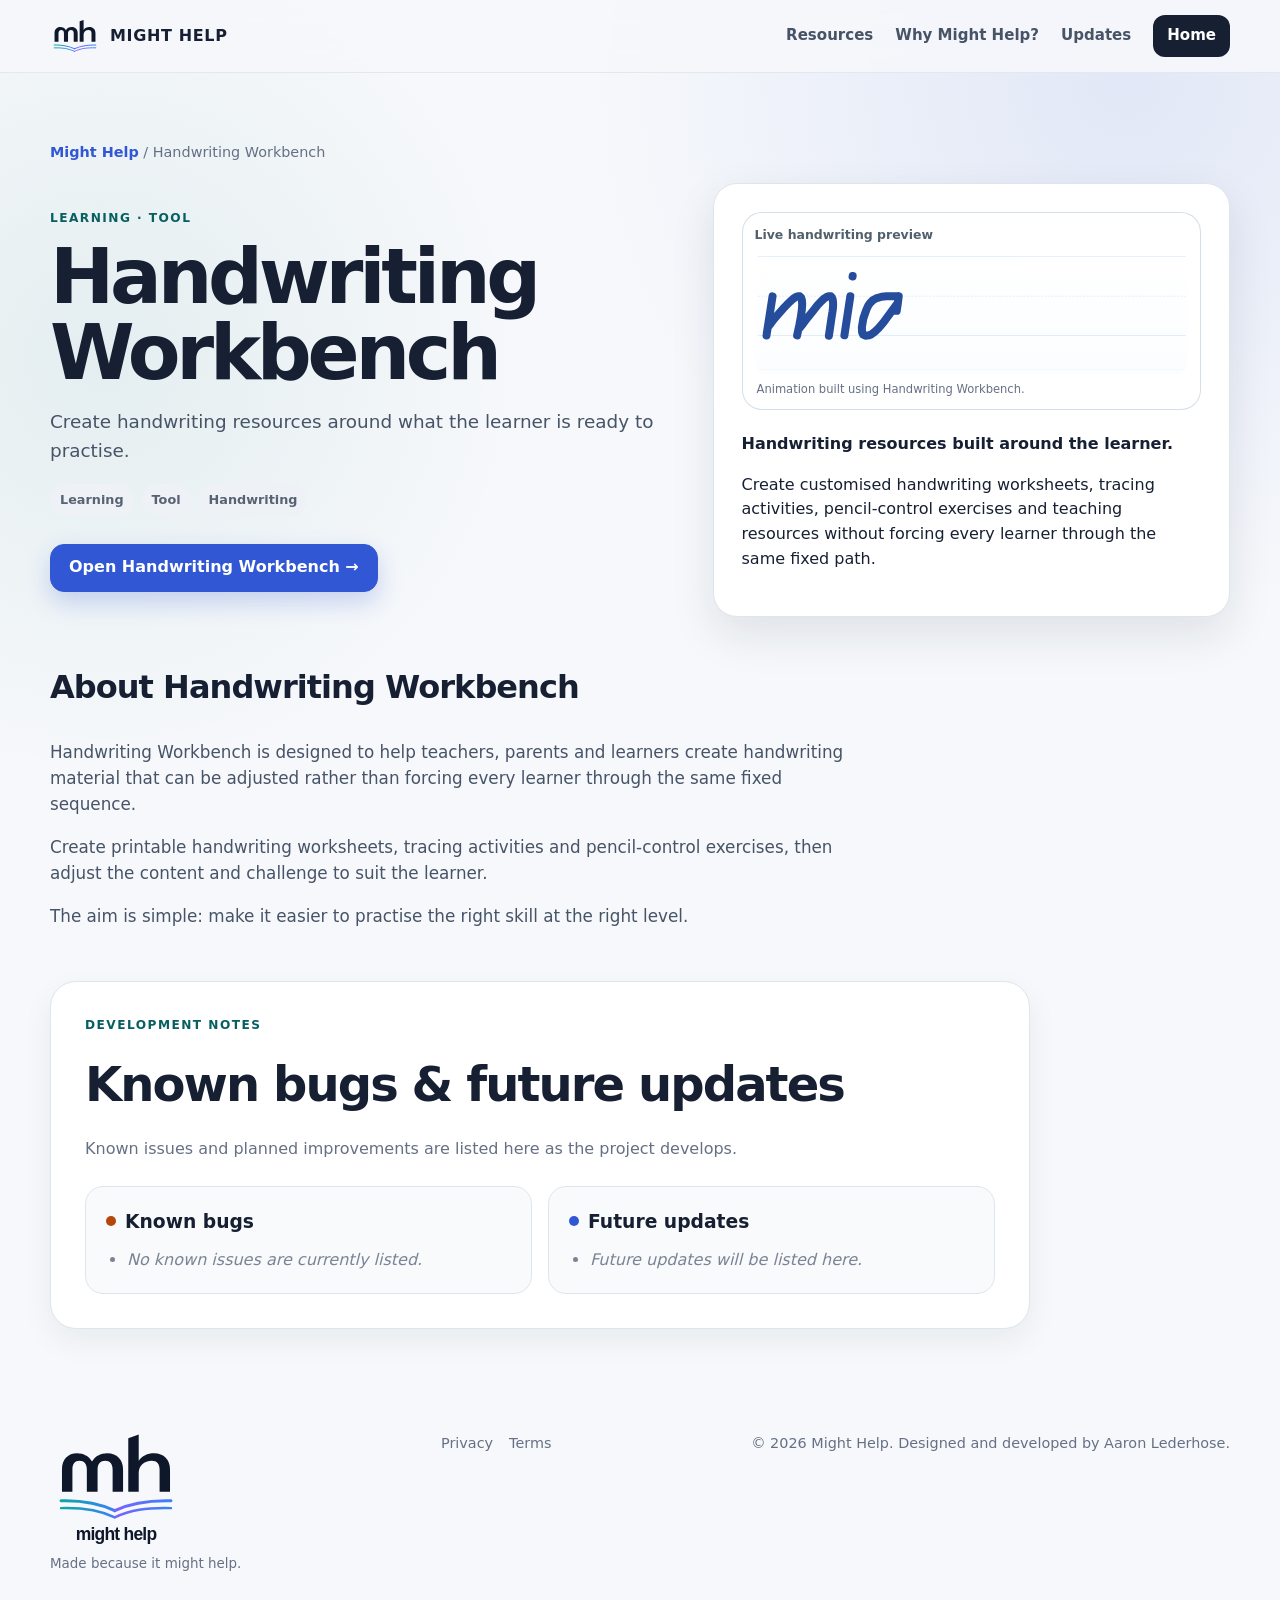
==== commit 75faa92d: "v1.1.5" ====
--- a/docs/handwriting-workbench/index.html
+++ b/docs/handwriting-workbench/index.html
@@ -26,7 +26,7 @@
         <div class="mobile-menu-links"><a href="../#resources">Resources</a><a href="../#about">Why Might Help?</a><a href="#updates">Updates</a><a class="navbtn" href="../">Home</a></div>
       </aside>
     </div><main class="resource-page" id="main"><div class="container"><div class="breadcrumbs"><a href="../">Might Help</a> / Handwriting Workbench</div><div class="resource-hero"><div><div class="kicker">Learning · Tool</div><h1>Handwriting Workbench</h1><p class="summary">Create handwriting resources around what the learner is ready to practise.</p><div class="resource-tags"><span>Learning</span><span>Tool</span><span>Handwriting</span></div><div class="actions" style="justify-content:flex-start"><a class="btn primary" href="../tools/handwriting-workbench/">Open Handwriting Workbench →</a></div></div><aside class="resource-panel"><div class="writing-demo" data-writing-demo data-writing-autoplay>
-      <div class="writing-demo-toolbar"><span>Live handwriting preview</span><button type="button" data-writing-replay>Replay</button></div>
+      <div class="writing-demo-toolbar"><span>Live handwriting preview</span></div>
       <svg class="writing-demo-svg" viewBox="0 0 3845 1100" role="img" aria-labelledby="workbench-page-handwriting-title workbench-page-handwriting-desc">
         <title id="workbench-page-handwriting-title">Animated handwriting of the words might help</title>
         <desc id="workbench-page-handwriting-desc">The words might help are drawn stroke by stroke using the authored QLD Beginner centreline order, then fade and replay automatically.</desc>
--- a/docs/assets/css/site.css
+++ b/docs/assets/css/site.css
@@ -150,9 +150,7 @@
 }
 /* Handwriting animation generated from Handwriting Workbench centreline data */
 .writing-demo{width:min(100%,680px);padding:16px;border:1px solid rgba(210,221,232,.92);border-radius:20px;background:rgba(255,255,255,.97);box-shadow:0 22px 55px rgba(15,23,42,.22)}
-.writing-demo-toolbar{display:flex;align-items:center;justify-content:space-between;gap:12px;margin-bottom:5px;color:#52606d;font-size:.78rem;font-weight:850}
-.writing-demo-toolbar button{min-height:32px;padding:5px 10px;border:1px solid #c8d5e2;border-radius:10px;background:#f8fafc;color:#3157d5;font-weight:850}
-.writing-demo-toolbar button:disabled{cursor:wait;opacity:.62}
+.writing-demo-toolbar{display:flex;align-items:center;justify-content:flex-start;gap:12px;margin-bottom:5px;color:#52606d;font-size:.78rem;font-weight:850}
 .writing-demo-svg{display:block;width:100%;height:auto;border-radius:13px;background:linear-gradient(180deg,#fff,#fbfdff)}
 .writing-guides line{stroke:#79a7e4;stroke-width:4;opacity:.55}
 .writing-guides .middle{stroke-dasharray:18 13;opacity:.43}
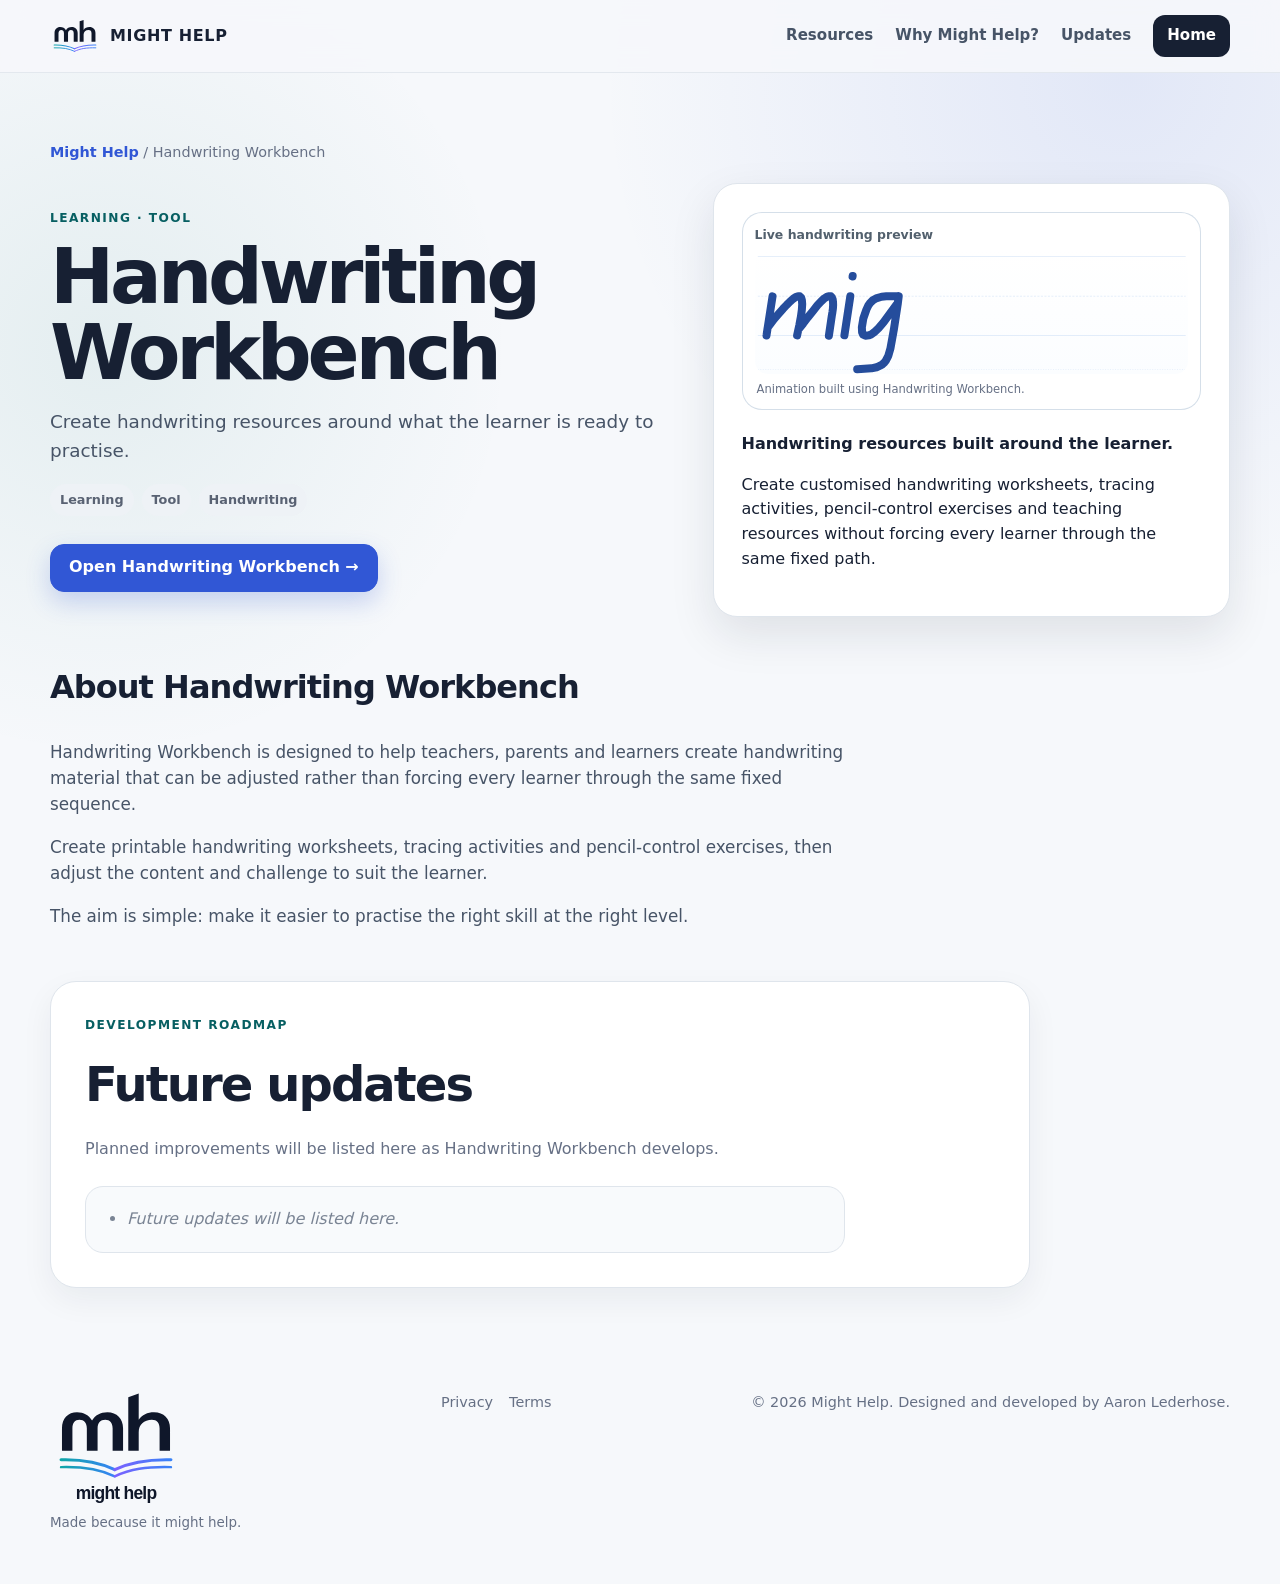
==== commit 5bcf0b3d: "v1.1.9" ====
--- a/docs/handwriting-workbench/index.html
+++ b/docs/handwriting-workbench/index.html
@@ -35,7 +35,7 @@
         <g class="writing-pen" data-writing-pen aria-hidden="true"><circle class="writing-pen-halo" r="11"/><circle class="writing-pen-dot" r="7"/><line class="writing-pen-nib" x1="-23" y1="-23" x2="-4" y2="-4"/></g>
       </svg>
       <p>Animation built using Handwriting Workbench.</p>
-    </div><div class="resource-panel-copy"><strong>Handwriting resources built around the learner.</strong><p>Create customised handwriting worksheets, tracing activities, pencil-control exercises and teaching resources without forcing every learner through the same fixed path.</p></div></aside></div><article class="resource-content"><h2>About Handwriting Workbench</h2><p>Handwriting Workbench is designed to help teachers, parents and learners create handwriting material that can be adjusted rather than forcing every learner through the same fixed sequence.</p><p>Create printable handwriting worksheets, tracing activities and pencil-control exercises, then adjust the content and challenge to suit the learner.</p><p>The aim is simple: make it easier to practise the right skill at the right level.</p></article><section class="resource-roadmap" id="updates"><div class="kicker">Development notes</div><h2>Known bugs &amp; future updates</h2><p class="roadmap-intro">Known issues and planned improvements are listed here as the project develops.</p><div class="roadmap-columns"><article><h3><span class="roadmap-dot bug"></span>Known bugs</h3><ul><li class="roadmap-empty">No known issues are currently listed.</li></ul></article><article><h3><span class="roadmap-dot future"></span>Future updates</h3><ul><li class="roadmap-empty">Future updates will be listed here.</li></ul></article></div></section></div></main><footer><div class="container"><div class="footer"><div class="footer-brand-lockup"><svg class="brand-svg-full" viewBox="0 -20 430 380" xmlns="http://www.w3.org/2000/svg" role="img" aria-label="Might Help">
+    </div><div class="resource-panel-copy"><strong>Handwriting resources built around the learner.</strong><p>Create customised handwriting worksheets, tracing activities, pencil-control exercises and teaching resources without forcing every learner through the same fixed path.</p></div></aside></div><article class="resource-content"><h2>About Handwriting Workbench</h2><p>Handwriting Workbench is designed to help teachers, parents and learners create handwriting material that can be adjusted rather than forcing every learner through the same fixed sequence.</p><p>Create printable handwriting worksheets, tracing activities and pencil-control exercises, then adjust the content and challenge to suit the learner.</p><p>The aim is simple: make it easier to practise the right skill at the right level.</p></article><section class="resource-roadmap resource-future-updates" id="updates"><div class="kicker">Development roadmap</div><h2>Future updates</h2><p class="roadmap-intro">Planned improvements will be listed here as Handwriting Workbench develops.</p><div class="roadmap-columns roadmap-single"><article><ul><li class="roadmap-empty">Future updates will be listed here.</li></ul></article></div></section></div></main><footer><div class="container"><div class="footer"><div class="footer-brand-lockup"><svg class="brand-svg-full" viewBox="0 -20 430 380" xmlns="http://www.w3.org/2000/svg" role="img" aria-label="Might Help">
       <defs>
         <linearGradient id="mh-footer-left-page" x1="0%" y1="0%" x2="100%" y2="0%"><stop offset="0%" stop-color="#0ea6a8"/><stop offset="100%" stop-color="#3882f6"/></linearGradient>
         <linearGradient id="mh-footer-right-page" x1="0%" y1="0%" x2="100%" y2="0%"><stop offset="0%" stop-color="#7b61ff"/><stop offset="100%" stop-color="#3882f6"/></linearGradient>
--- a/docs/assets/css/site.css
+++ b/docs/assets/css/site.css
@@ -179,6 +179,7 @@
 .resource-roadmap h2{margin:0;font-size:clamp(1.9rem,4vw,3rem);letter-spacing:-.04em}
 .roadmap-intro{max-width:720px;color:var(--muted)}
 .roadmap-columns{display:grid;grid-template-columns:1fr 1fr;gap:16px;margin-top:24px}
+.roadmap-columns.roadmap-single{grid-template-columns:1fr;max-width:760px}
 .roadmap-columns article{padding:20px;border:1px solid var(--line);border-radius:18px;background:#f8fafc}
 .roadmap-columns h3{display:flex;align-items:center;gap:9px;margin:0 0 12px}
 .roadmap-columns ul{display:grid;gap:10px;margin:0;padding-left:21px;color:#475467}
@@ -187,6 +188,9 @@
 .roadmap-empty{color:#7a8494;font-style:italic}
 .risk-program-preview{aspect-ratio:1660/720}
 .risk-program-preview object{display:block;width:100%;height:100%;border:0;background:#fff;pointer-events:none}
+.sheet-bend-program-preview{position:relative;overflow:hidden;aspect-ratio:760/430;border:1px solid #d6deea;border-radius:16px;background:#f8fbfb;box-shadow:0 12px 28px rgba(15,23,42,.12)}
+.sheet-bend-program-preview object{display:block;width:100%;height:100%;border:0;background:#fff;pointer-events:none}
+.sheet-bend-program-preview-label{position:absolute;left:10px;bottom:9px;z-index:2;padding:5px 8px;border-radius:999px;background:rgba(15,23,42,.82);color:#fff;font-size:.67rem;font-weight:850;letter-spacing:.02em}
 @media(max-width:1000px){.navlinks{display:none}
 .mobile-menu-toggle{display:flex}
 .writing-demo{max-width:620px}
